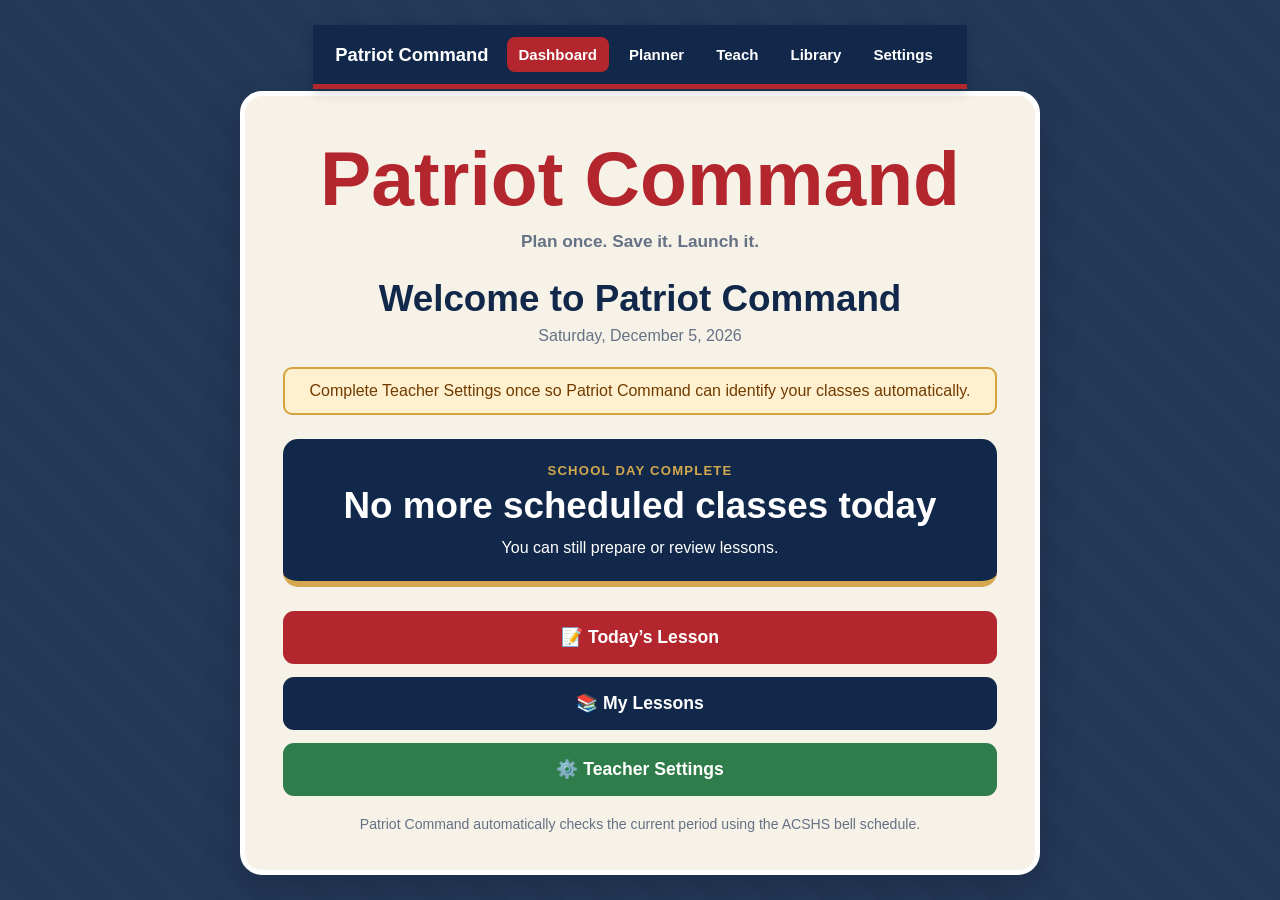
==== index.html @ d257a5ee "Connect My Lessons dashboard button" ====
<!DOCTYPE html>
<html lang="en">
<head>
  <meta charset="UTF-8">

  <meta
    name="viewport"
    content="width=device-width, initial-scale=1.0"
  >

  <title>Patriot Command</title>

  <style>
    :root {
      --navy: #11284a;
      --red: #b3262e;
      --white: #ffffff;
      --cream: #f7f2e8;
      --gold: #d3a84f;
      --green: #2f7d4a;
      --gray: #657184;
      --shadow: rgba(0, 0, 0, 0.18);
    }

    * {
      box-sizing: border-box;
    }

    body {
      margin: 0;
      min-height: 100vh;
      display: grid;
      place-items: center;
      padding: 24px;
      font-family: Arial, Helvetica, sans-serif;
      color: var(--navy);
      background:
        linear-gradient(
          rgba(17, 40, 74, 0.92),
          rgba(17, 40, 74, 0.92)
        ),
        repeating-linear-gradient(
          45deg,
          #ffffff,
          #ffffff 20px,
          #eeeeee 20px,
          #eeeeee 40px
        );
    }

    .home-card {
      width: min(800px, 100%);
      padding: 38px;
      text-align: center;
      background: var(--cream);
      border: 5px solid var(--white);
      border-radius: 22px;
      box-shadow: 0 14px 36px var(--shadow);
    }

    h1 {
      margin: 0;
      color: var(--red);
      font-size: clamp(2.5rem, 7vw, 4.8rem);
    }

    .tagline {
      margin: 8px 0 26px;
      color: var(--gray);
      font-size: 1.08rem;
      font-weight: bold;
    }

    .greeting {
      margin-bottom: 22px;
    }

    #greeting-text {
      margin: 0;
      font-size: clamp(1.5rem, 4vw, 2.3rem);
    }

    #today-date {
      margin: 7px 0 0;
      color: var(--gray);
      font-size: 1rem;
    }

    .current-class {
      margin: 24px 0;
      padding: 24px;
      color: var(--white);
      background: var(--navy);
      border-bottom: 6px solid var(--gold);
      border-radius: 15px;
    }

    .status-label {
      margin-bottom: 7px;
      color: var(--gold);
      font-size: 0.82rem;
      font-weight: bold;
      text-transform: uppercase;
      letter-spacing: 1.2px;
    }

    #period-name {
      font-size: clamp(1.5rem, 4vw, 2.3rem);
      font-weight: bold;
    }

    #course-name {
      margin-top: 6px;
      font-size: clamp(1.25rem, 3vw, 1.8rem);
    }

    #time-message {
      margin-top: 12px;
      font-size: 1rem;
    }

    .home-actions {
      display: grid;
      gap: 13px;
    }

    .home-button {
      display: block;
      padding: 16px 20px;
      color: var(--white);
      font-size: 1.1rem;
      font-weight: bold;
      text-decoration: none;
      background: var(--navy);
      border-radius: 11px;
    }

    .home-button.primary {
      background: var(--red);
    }

    .home-button.settings {
      background: var(--green);
    }

    .home-button.disabled {
      color: #666666;
      background: #dddddd;
      cursor: not-allowed;
    }

    .home-button:hover:not(.disabled) {
      filter: brightness(1.08);
    }

    .setup-warning {
      display: none;
      margin: 0 0 18px;
      padding: 13px;
      color: #713b00;
      background: #fff0cf;
      border: 2px solid #d6a23d;
      border-radius: 9px;
    }

    .setup-warning.show {
      display: block;
    }

    .small-note {
      margin: 20px 0 0;
      color: var(--gray);
      font-size: 0.88rem;
    }

    @media (max-width: 600px) {
      .home-card {
        padding: 26px 20px;
      }
    }
  </style>
</head>

<body>
  <main class="home-card">
    <h1>Patriot Command</h1>

    <p class="tagline">
      Plan once. Save it. Launch it.
    </p>

    <section class="greeting">
      <h2 id="greeting-text">
        Welcome!
      </h2>

      <p id="today-date">
        Loading today’s date...
      </p>
    </section>

    <div id="setup-warning" class="setup-warning">
      Complete Teacher Settings once so Patriot Command
      can identify your classes automatically.
    </div>

    <section class="current-class">
      <div id="status-label" class="status-label">
        Current Class
      </div>

      <div id="period-name">
        Checking the schedule...
      </div>

      <div id="course-name"></div>

      <div id="time-message"></div>
    </section>

    <div class="home-actions">
      <a
        class="home-button primary"
        href="classroom.html"
      >
        📝 Today’s Lesson
      </a>

      <a
        class="home-button"
        href="library.html"
      >
        📚 My Lessons
      </a>

      <a
        class="home-button settings"
        href="settings.html"
      >
        ⚙️ Teacher Settings
      </a>
    </div>

    <p class="small-note">
      Patriot Command automatically checks the current
      period using the ACSHS bell schedule.
    </p>
  </main>

  <script src="data/schedules.js"></script>

  <script>
    const periodCourseMap = {
      "1st Period": "1st Period",
      "2nd Period": "2nd Period",
      "3rd Period": "3rd Period",
      "4th Period": "4th Period",
      "Advisory": "Advisory",
      "5th Period": "5th Period",
      "6th Period": "6th Period",
      "7th Period": "7th Period",
      "8th Period": "8th Period"
    };

    function readTeacherProfile() {
      const savedProfile =
        localStorage.getItem("patriotTeacherProfile");

      if (!savedProfile) {
        return null;
      }

      try {
        return JSON.parse(savedProfile);
      } catch (error) {
        console.error(
          "Teacher information could not be read.",
          error
        );

        return null;
      }
    }

    function getGreeting() {
      const hour = new Date().getHours();

      if (hour < 12) {
        return "Good morning";
      }

      if (hour < 17) {
        return "Good afternoon";
      }

      return "Good evening";
    }

    function updateGreeting(profile) {
      const greeting =
        document.getElementById("greeting-text");

      const teacherName =
        profile && profile.teacherName
          ? profile.teacherName
          : "";

      greeting.textContent =
        teacherName
          ? `${getGreeting()}, ${teacherName}`
          : "Welcome to Patriot Command";

      document.getElementById(
        "today-date"
      ).textContent =
        new Date().toLocaleDateString([], {
          weekday: "long",
          month: "long",
          day: "numeric",
          year: "numeric"
        });
    }

    function timeToDate(timeText) {
      const [hours, minutes] =
        timeText.split(":").map(Number);

      const time = new Date();

      time.setHours(hours, minutes, 0, 0);

      return time;
    }

    function formatTime(timeText) {
      return timeToDate(
        timeText
      ).toLocaleTimeString([], {
        hour: "numeric",
        minute: "2-digit"
      });
    }

    function formatCountdown(totalSeconds) {
      const safeSeconds =
        Math.max(0, totalSeconds);

      const hours =
        Math.floor(safeSeconds / 3600);

      const minutes =
        Math.floor(
          (safeSeconds % 3600) / 60
        );

      const seconds =
        safeSeconds % 60;

      if (hours > 0) {
        return (
          `${hours} hr ` +
          `${minutes} min`
        );
      }

      return (
        `${minutes}:` +
        String(seconds).padStart(2, "0")
      );
    }

    function getInstructionalPeriods() {
      return bellSchedule.filter(period =>
        Object.prototype.hasOwnProperty.call(
          periodCourseMap,
          period.name
        )
      );
    }

    function findCurrentPeriod(now) {
      return bellSchedule.find(period => {
        const start = timeToDate(period.start);
        const end = timeToDate(period.end);

        return now >= start && now < end;
      });
    }

    function findNextInstructionalPeriod(now) {
      return getInstructionalPeriods().find(
        period => now < timeToDate(period.start)
      );
    }

    function getCourseName(profile, periodName) {
      if (
        !profile ||
        !profile.classes ||
        !periodCourseMap[periodName]
      ) {
        return "";
      }

      return (
        profile.classes[
          periodCourseMap[periodName]
        ] || ""
      );
    }

    function updateCurrentClass() {
      const now = new Date();
      const profile = readTeacherProfile();

      updateGreeting(profile);

      const setupWarning =
        document.getElementById("setup-warning");

      setupWarning.classList.toggle(
        "show",
        !profile
      );

      const label =
        document.getElementById("status-label");

      const periodNameDisplay =
        document.getElementById("period-name");

      const courseNameDisplay =
        document.getElementById("course-name");

      const timeMessage =
        document.getElementById("time-message");

      const currentPeriod =
        findCurrentPeriod(now);

      if (
        currentPeriod &&
        periodCourseMap[currentPeriod.name]
      ) {
        const courseName =
          getCourseName(
            profile,
            currentPeriod.name
          );

        label.textContent = "Current Class";

        periodNameDisplay.textContent =
          currentPeriod.name;

        courseNameDisplay.textContent =
          courseName ||
          "Course not entered in Teacher Settings";

        const secondsRemaining =
          Math.floor(
            (
              timeToDate(currentPeriod.end) -
              now
            ) / 1000
          );

        timeMessage.textContent =
          `Ends at ${formatTime(
            currentPeriod.end
          )} · ${formatCountdown(
            secondsRemaining
          )} remaining`;

        return;
      }

      if (currentPeriod) {
        label.textContent = "Current Schedule";

        periodNameDisplay.textContent =
          currentPeriod.name;

        courseNameDisplay.textContent = "";

        const secondsRemaining =
          Math.floor(
            (
              timeToDate(currentPeriod.end) -
              now
            ) / 1000
          );

        timeMessage.textContent =
          `Ends at ${formatTime(
            currentPeriod.end
          )} · ${formatCountdown(
            secondsRemaining
          )} remaining`;

        return;
      }

      const nextPeriod =
        findNextInstructionalPeriod(now);

      if (nextPeriod) {
        const nextCourse =
          getCourseName(
            profile,
            nextPeriod.name
          );

        label.textContent = "Next Class";

        periodNameDisplay.textContent =
          nextPeriod.name;

        courseNameDisplay.textContent =
          nextCourse ||
          "Course not entered in Teacher Settings";

        const secondsUntilStart =
          Math.floor(
            (
              timeToDate(nextPeriod.start) -
              now
            ) / 1000
          );

        timeMessage.textContent =
          `Begins at ${formatTime(
            nextPeriod.start
          )} · in ${formatCountdown(
            secondsUntilStart
          )}`;

        return;
      }

      label.textContent = "School Day Complete";

      periodNameDisplay.textContent =
        "No more scheduled classes today";

      courseNameDisplay.textContent = "";

      timeMessage.textContent =
        "You can still prepare or review lessons.";
    }

    updateCurrentClass();

    setInterval(
      updateCurrentClass,
      1000
    );
  </script>

  <script src="js/navigation.js"></script>
</body>
</html>
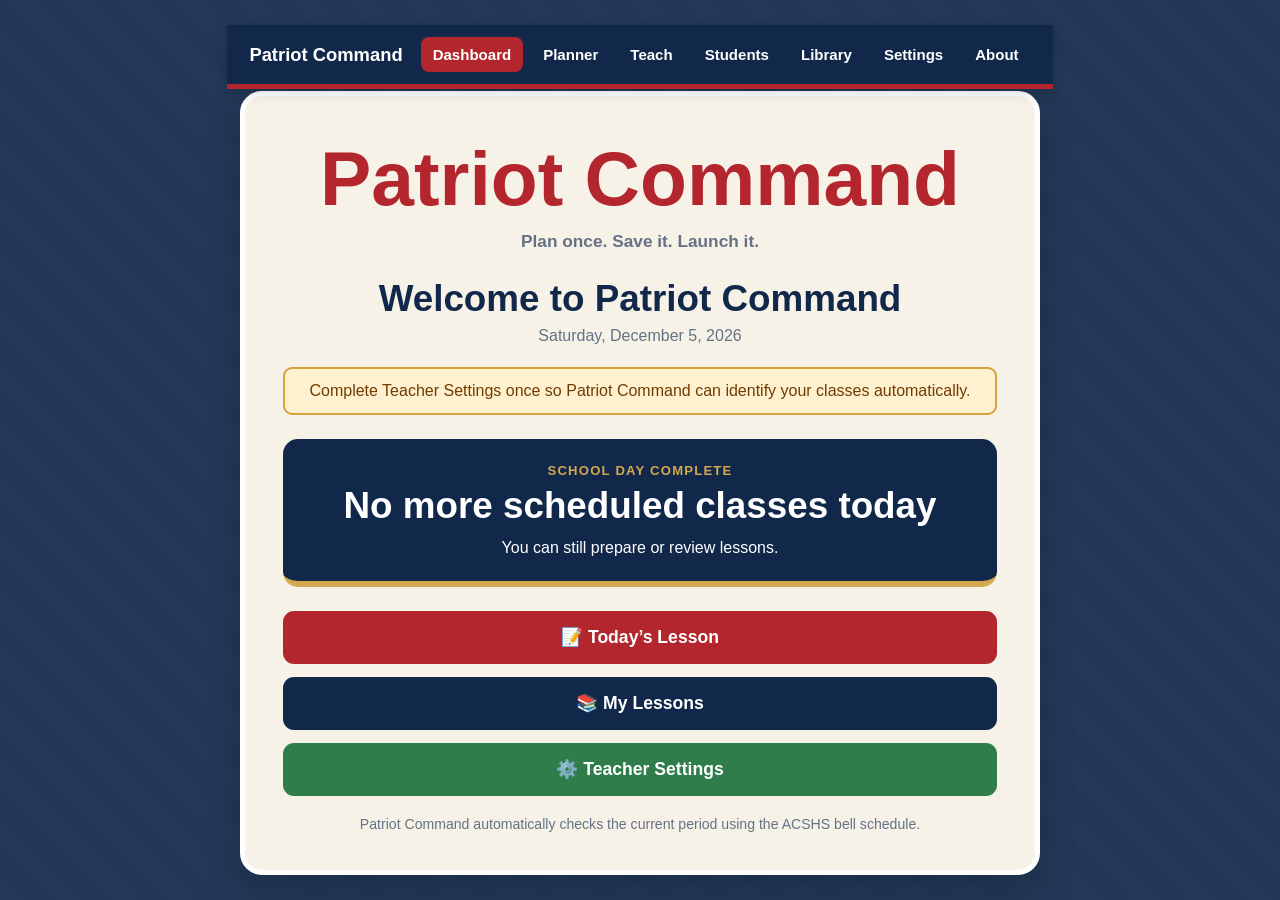
==== commit a5a4ac00: "Update index.html" ====
--- a/index.html
+++ b/index.html
@@ -557,6 +557,6 @@
     );
   </script>
 
-  <script src="js/navigation.js"></script>
+<script src="js/navigation.js?v=2"></script>
 </body>
 </html>
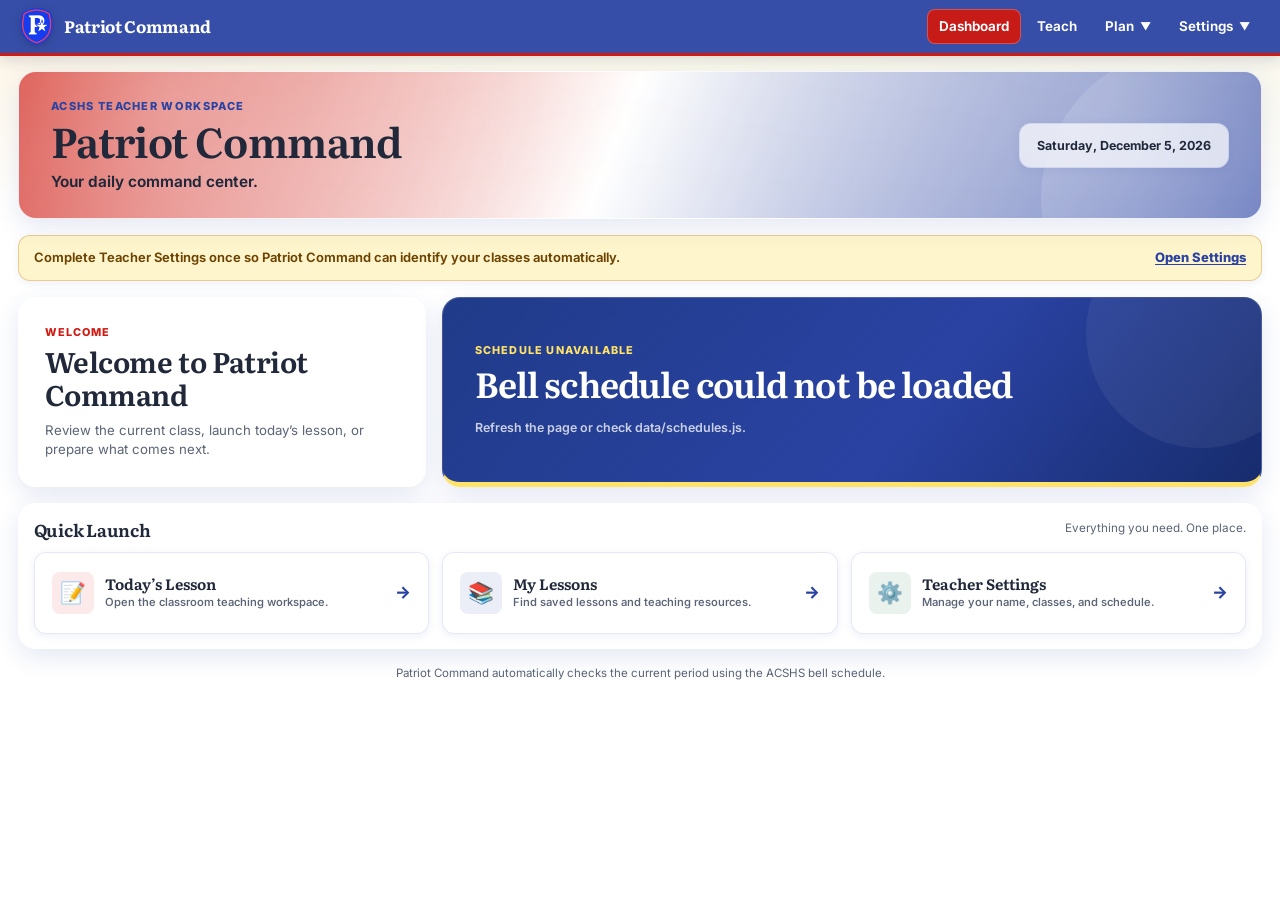
==== commit 280d8bc2: "Redesign Dashboard with shared Patriot Command styles" ====
--- a/index.html
+++ b/index.html
@@ -8,555 +8,1288 @@
     content="width=device-width, initial-scale=1.0"
   >
 
-  <title>Patriot Command</title>
+  <meta
+    name="description"
+    content="Patriot Command teacher dashboard"
+  >
+
+  <title>Dashboard | Patriot Command</title>
+
+  <!--
+  ==========================================
+  SHARED PATRIOT COMMAND STYLES
+  ==========================================
+  -->
+
+  <link
+    rel="stylesheet"
+    href="css/patriot-design-system.css?v=1"
+  >
+
+  <link
+    rel="stylesheet"
+    href="css/layout.css?v=1"
+  >
+
+  <!--
+  ==========================================
+  DASHBOARD-SPECIFIC STYLES
+  ==========================================
+  -->
 
   <style>
-    :root {
-      --navy: #11284a;
-      --red: #b3262e;
-      --white: #ffffff;
-      --cream: #f7f2e8;
-      --gold: #d3a84f;
-      --green: #2f7d4a;
-      --gray: #657184;
-      --shadow: rgba(0, 0, 0, 0.18);
-    }
-
-    * {
-      box-sizing: border-box;
-    }
-
-    body {
+    /*
+    ========================================
+    DASHBOARD PAGE
+    ========================================
+    */
+
+    .dashboard-page {
+      display: grid;
+      gap: var(--pc-section-gap);
+      padding-bottom: var(--pc-page-bottom-space);
+    }
+
+    /*
+    ========================================
+    HERO HEADER
+    ========================================
+    */
+
+    .dashboard-hero {
+      position: relative;
+      display: grid;
+      grid-template-columns:
+        minmax(0, 1fr)
+        auto;
+      align-items: center;
+      gap: 24px;
+      min-height: 132px;
+      margin-top: var(--pc-page-top-space);
+      padding:
+        clamp(20px, 2vw, 30px)
+        clamp(20px, 2.5vw, 38px);
+      overflow: hidden;
+      background:
+        linear-gradient(
+          112deg,
+          rgba(207, 27, 19, 0.82) 0%,
+          rgba(255, 255, 255, 0.93) 48%,
+          rgba(42, 67, 163, 0.82) 100%
+        );
+      border:
+        1px solid
+        rgba(255, 255, 255, 0.88);
+      border-radius:
+        var(--patriot-radius-large);
+      box-shadow:
+        var(--patriot-shadow-medium);
+      isolation: isolate;
+    }
+
+    .dashboard-hero::before {
+      content: "";
+      position: absolute;
+      inset: 0;
+      z-index: -2;
+      background:
+        radial-gradient(
+          circle at 12% 20%,
+          rgba(255, 255, 255, 0.3),
+          transparent 34%
+        ),
+        radial-gradient(
+          circle at 88% 15%,
+          rgba(255, 255, 255, 0.24),
+          transparent 32%
+        );
+    }
+
+    .dashboard-hero::after {
+      content: "";
+      position: absolute;
+      inset:
+        auto
+        -80px
+        -130px
+        auto;
+      z-index: -1;
+      width: 300px;
+      height: 300px;
+      background:
+        rgba(255, 255, 255, 0.13);
+      border-radius: 50%;
+    }
+
+    .dashboard-hero-copy {
+      min-width: 0;
+    }
+
+    .dashboard-eyebrow {
+      margin: 0 0 4px;
+      color: var(--patriot-blue);
+      font-size: 0.69rem;
+      font-weight: 800;
+      text-transform: uppercase;
+      letter-spacing: 0.12em;
+    }
+
+    .dashboard-title {
       margin: 0;
-      min-height: 100vh;
+      color: var(--patriot-ink);
+      font-size:
+        clamp(
+          1.9rem,
+          3.2vw,
+          3rem
+        );
+      line-height: 1.08;
+    }
+
+    .dashboard-tagline {
+      margin: 7px 0 0;
+      color: var(--patriot-text);
+      font-size:
+        clamp(
+          0.82rem,
+          1.2vw,
+          0.98rem
+        );
+      font-weight: 650;
+    }
+
+    .dashboard-date-card {
+      min-width: 205px;
+      padding: 13px 17px;
+      text-align: right;
+      background:
+        rgba(255, 255, 255, 0.7);
+      border:
+        1px solid
+        rgba(255, 255, 255, 0.82);
+      border-radius:
+        var(--patriot-radius-medium);
+      box-shadow:
+        var(--patriot-shadow-small);
+      backdrop-filter: blur(14px);
+      -webkit-backdrop-filter: blur(14px);
+    }
+
+    #today-date {
+      margin: 0;
+      color: var(--patriot-text);
+      font-size: 0.78rem;
+      font-weight: 700;
+      line-height: 1.4;
+    }
+
+    /*
+    ========================================
+    GREETING AND CURRENT CLASS
+    ========================================
+    */
+
+    .dashboard-primary-grid {
       display: grid;
-      place-items: center;
-      padding: 24px;
-      font-family: Arial, Helvetica, sans-serif;
-      color: var(--navy);
-      background:
-        linear-gradient(
-          rgba(17, 40, 74, 0.92),
-          rgba(17, 40, 74, 0.92)
-        ),
-        repeating-linear-gradient(
-          45deg,
-          #ffffff,
-          #ffffff 20px,
-          #eeeeee 20px,
-          #eeeeee 40px
-        );
-    }
-
-    .home-card {
-      width: min(800px, 100%);
-      padding: 38px;
-      text-align: center;
-      background: var(--cream);
-      border: 5px solid var(--white);
-      border-radius: 22px;
-      box-shadow: 0 14px 36px var(--shadow);
-    }
-
-    h1 {
+      grid-template-columns:
+        minmax(0, 0.82fr)
+        minmax(0, 1.65fr);
+      align-items: stretch;
+      gap: var(--pc-section-gap);
+    }
+
+    .greeting-panel,
+    .current-class {
+      min-width: 0;
       margin: 0;
-      color: var(--red);
-      font-size: clamp(2.5rem, 7vw, 4.8rem);
-    }
-
-    .tagline {
-      margin: 8px 0 26px;
-      color: var(--gray);
-      font-size: 1.08rem;
-      font-weight: bold;
-    }
-
-    .greeting {
-      margin-bottom: 22px;
+      overflow: hidden;
+      border-radius:
+        var(--patriot-radius-large);
+      box-shadow:
+        var(--patriot-shadow-medium);
+    }
+
+    .greeting-panel {
+      display: flex;
+      flex-direction: column;
+      justify-content: center;
+      padding:
+        clamp(20px, 2vw, 30px);
+      background:
+        rgba(255, 255, 255, 0.77);
+      border:
+        1px solid
+        rgba(255, 255, 255, 0.88);
+      backdrop-filter: blur(18px);
+      -webkit-backdrop-filter: blur(18px);
+    }
+
+    .greeting-label {
+      margin: 0 0 5px;
+      color: var(--patriot-red);
+      font-size: 0.68rem;
+      font-weight: 800;
+      text-transform: uppercase;
+      letter-spacing: 0.1em;
     }
 
     #greeting-text {
       margin: 0;
-      font-size: clamp(1.5rem, 4vw, 2.3rem);
-    }
-
-    #today-date {
-      margin: 7px 0 0;
-      color: var(--gray);
-      font-size: 1rem;
+      font-size:
+        clamp(
+          1.35rem,
+          2.2vw,
+          2rem
+        );
+      line-height: 1.18;
+    }
+
+    .greeting-description {
+      margin: 9px 0 0;
+      color: var(--patriot-muted);
+      font-size: 0.83rem;
+      line-height: 1.48;
     }
 
     .current-class {
-      margin: 24px 0;
-      padding: 24px;
-      color: var(--white);
-      background: var(--navy);
-      border-bottom: 6px solid var(--gold);
-      border-radius: 15px;
+      position: relative;
+      display: grid;
+      align-content: center;
+      min-height: 190px;
+      padding:
+        clamp(22px, 2.5vw, 34px);
+      color: var(--patriot-white);
+      background:
+        linear-gradient(
+          128deg,
+          #203b89 0%,
+          var(--patriot-blue) 58%,
+          #172c6d 100%
+        );
+      border:
+        1px solid
+        rgba(255, 255, 255, 0.18);
+      border-bottom:
+        5px solid
+        var(--patriot-gold);
+    }
+
+    .current-class::after {
+      content: "";
+      position: absolute;
+      top: -80px;
+      right: -55px;
+      width: 230px;
+      height: 230px;
+      pointer-events: none;
+      background:
+        rgba(255, 255, 255, 0.06);
+      border-radius: 50%;
     }
 
     .status-label {
-      margin-bottom: 7px;
-      color: var(--gold);
-      font-size: 0.82rem;
-      font-weight: bold;
+      position: relative;
+      z-index: 1;
+      margin: 0 0 6px;
+      color: var(--patriot-gold);
+      font-size: 0.68rem;
+      font-weight: 800;
       text-transform: uppercase;
-      letter-spacing: 1.2px;
+      letter-spacing: 0.11em;
     }
 
     #period-name {
-      font-size: clamp(1.5rem, 4vw, 2.3rem);
-      font-weight: bold;
+      position: relative;
+      z-index: 1;
+      color: var(--patriot-white);
+      font-family: var(--patriot-heading-font);
+      font-size:
+        clamp(
+          1.5rem,
+          2.7vw,
+          2.45rem
+        );
+      font-weight: 650;
+      line-height: 1.14;
+      letter-spacing: -0.025em;
     }
 
     #course-name {
-      margin-top: 6px;
-      font-size: clamp(1.25rem, 3vw, 1.8rem);
+      position: relative;
+      z-index: 1;
+      margin-top: 4px;
+      color:
+        rgba(255, 255, 255, 0.9);
+      font-size:
+        clamp(
+          0.9rem,
+          1.45vw,
+          1.15rem
+        );
+      font-weight: 650;
     }
 
     #time-message {
+      position: relative;
+      z-index: 1;
       margin-top: 12px;
-      font-size: 1rem;
+      color:
+        rgba(255, 255, 255, 0.76);
+      font-size: 0.78rem;
+      font-weight: 600;
+    }
+
+    /*
+    ========================================
+    SETUP WARNING
+    ========================================
+    */
+
+    .setup-warning {
+      display: none;
+      align-items: center;
+      justify-content: space-between;
+      gap: 14px;
+      margin: 0;
+      padding: 12px 15px;
+      color: #6c4300;
+      font-size: 0.81rem;
+      font-weight: 650;
+      background:
+        rgba(255, 226, 105, 0.34);
+      border:
+        1px solid
+        rgba(211, 168, 79, 0.52);
+      border-radius:
+        var(--patriot-radius-medium);
+      box-shadow:
+        var(--patriot-shadow-small);
+    }
+
+    .setup-warning.show {
+      display: flex;
+    }
+
+    .setup-warning a {
+      flex: 0 0 auto;
+      color: var(--patriot-blue);
+      font-weight: 800;
+      white-space: nowrap;
+    }
+
+    /*
+    ========================================
+    QUICK ACTIONS
+    ========================================
+    */
+
+    .dashboard-actions-panel {
+      padding: var(--pc-panel-padding);
+      background:
+        rgba(255, 255, 255, 0.72);
+      border:
+        1px solid
+        rgba(255, 255, 255, 0.86);
+      border-radius:
+        var(--patriot-radius-large);
+      box-shadow:
+        var(--patriot-shadow-medium);
+      backdrop-filter: blur(18px);
+      -webkit-backdrop-filter: blur(18px);
+    }
+
+    .dashboard-section-heading {
+      display: flex;
+      align-items: center;
+      justify-content: space-between;
+      gap: 14px;
+      margin-bottom: 12px;
+    }
+
+    .dashboard-section-heading h2 {
+      margin: 0;
+      font-size: 1.08rem;
+    }
+
+    .dashboard-section-heading p {
+      margin: 0;
+      color: var(--patriot-muted);
+      font-size: 0.73rem;
     }
 
     .home-actions {
       display: grid;
-      gap: 13px;
+      grid-template-columns:
+        repeat(
+          3,
+          minmax(0, 1fr)
+        );
+      gap: var(--pc-card-gap);
     }
 
     .home-button {
-      display: block;
-      padding: 16px 20px;
-      color: var(--white);
-      font-size: 1.1rem;
-      font-weight: bold;
+      position: relative;
+      display: flex;
+      align-items: center;
+      gap: 11px;
+      min-height: 82px;
+      padding: 15px 17px;
+      overflow: hidden;
+      color: var(--patriot-ink);
       text-decoration: none;
-      background: var(--navy);
-      border-radius: 11px;
-    }
-
-    .home-button.primary {
-      background: var(--red);
-    }
-
-    .home-button.settings {
-      background: var(--green);
-    }
-
-    .home-button.disabled {
-      color: #666666;
-      background: #dddddd;
-      cursor: not-allowed;
-    }
-
-    .home-button:hover:not(.disabled) {
-      filter: brightness(1.08);
-    }
-
-    .setup-warning {
-      display: none;
-      margin: 0 0 18px;
-      padding: 13px;
-      color: #713b00;
-      background: #fff0cf;
-      border: 2px solid #d6a23d;
-      border-radius: 9px;
-    }
-
-    .setup-warning.show {
-      display: block;
-    }
-
-    .small-note {
-      margin: 20px 0 0;
-      color: var(--gray);
-      font-size: 0.88rem;
-    }
-
-    @media (max-width: 600px) {
-      .home-card {
-        padding: 26px 20px;
+      background:
+        rgba(255, 255, 255, 0.86);
+      border:
+        1px solid
+        var(--patriot-line);
+      border-radius:
+        var(--patriot-radius-medium);
+      box-shadow:
+        var(--patriot-shadow-small);
+      transition:
+        color var(--patriot-transition),
+        background var(--patriot-transition),
+        border-color var(--patriot-transition),
+        box-shadow var(--patriot-transition),
+        transform var(--patriot-transition);
+    }
+
+    .home-button::after {
+      content: "→";
+      margin-left: auto;
+      color: var(--patriot-blue);
+      font-size: 1.05rem;
+      font-weight: 800;
+      transition:
+        color var(--patriot-transition),
+        transform var(--patriot-transition);
+    }
+
+    .home-button:hover {
+      color: var(--patriot-white);
+      background: var(--patriot-blue);
+      border-color: var(--patriot-blue);
+      box-shadow:
+        var(--patriot-shadow-hover);
+      transform: translateY(-2px);
+    }
+
+    .home-button:hover::after {
+      color: var(--patriot-gold);
+      transform: translateX(3px);
+    }
+
+    .home-button.primary:hover {
+      background: var(--patriot-red);
+      border-color: var(--patriot-red);
+    }
+
+    .home-button.settings:hover {
+      background: #2f6f4b;
+      border-color: #2f6f4b;
+    }
+
+    .home-button-icon {
+      display: inline-flex;
+      align-items: center;
+      justify-content: center;
+      flex: 0 0 auto;
+      width: 42px;
+      height: 42px;
+      font-size: 1.3rem;
+      background:
+        var(--patriot-blue-soft);
+      border-radius:
+        var(--patriot-radius-small);
+    }
+
+    .home-button.primary
+    .home-button-icon {
+      background:
+        var(--patriot-red-soft);
+    }
+
+    .home-button.settings
+    .home-button-icon {
+      background:
+        rgba(47, 125, 74, 0.1);
+    }
+
+    .home-button:hover
+    .home-button-icon {
+      background:
+        rgba(255, 255, 255, 0.16);
+    }
+
+    .home-button-copy {
+      display: grid;
+      gap: 2px;
+      min-width: 0;
+    }
+
+    .home-button-title {
+      font-family:
+        var(--patriot-heading-font);
+      font-size: 0.94rem;
+      font-weight: 650;
+      line-height: 1.2;
+    }
+
+    .home-button-description {
+      color: var(--patriot-muted);
+      font-size: 0.7rem;
+      font-weight: 550;
+      line-height: 1.35;
+    }
+
+    .home-button:hover
+    .home-button-description {
+      color:
+        rgba(255, 255, 255, 0.74);
+    }
+
+    /*
+    ========================================
+    FOOTNOTE
+    ========================================
+    */
+
+    .dashboard-note {
+      margin: 0;
+      padding: 0 4px;
+      color: var(--patriot-muted);
+      font-size: 0.72rem;
+      text-align: center;
+    }
+
+    /*
+    ========================================
+    RESPONSIVE
+    ========================================
+    */
+
+    @media (max-width: 900px) {
+      .dashboard-primary-grid {
+        grid-template-columns:
+          minmax(0, 1fr);
+      }
+
+      .greeting-panel {
+        min-height: 140px;
+      }
+
+      .home-actions {
+        grid-template-columns:
+          minmax(0, 1fr);
+      }
+    }
+
+    @media (max-width: 700px) {
+      .dashboard-hero {
+        grid-template-columns:
+          minmax(0, 1fr);
+        min-height: 0;
+      }
+
+      .dashboard-date-card {
+        min-width: 0;
+        width: 100%;
+        text-align: left;
+      }
+
+      .setup-warning {
+        align-items: flex-start;
+        flex-direction: column;
+      }
+    }
+
+    @media (max-width: 460px) {
+      .dashboard-hero,
+      .greeting-panel,
+      .current-class,
+      .dashboard-actions-panel {
+        border-radius:
+          var(--patriot-radius-medium);
+      }
+
+      .current-class {
+        min-height: 170px;
+      }
+
+      .dashboard-section-heading {
+        align-items: flex-start;
+        flex-direction: column;
+        gap: 3px;
+      }
+
+      .home-button {
+        min-height: 76px;
+        padding: 13px;
       }
     }
   </style>
 </head>
 
-<body>
-  <main class="home-card">
-    <h1>Patriot Command</h1>
-
-    <p class="tagline">
-      Plan once. Save it. Launch it.
-    </p>
-
-    <section class="greeting">
-      <h2 id="greeting-text">
-        Welcome!
-      </h2>
-
-      <p id="today-date">
-        Loading today’s date...
-      </p>
-    </section>
-
-    <div id="setup-warning" class="setup-warning">
-      Complete Teacher Settings once so Patriot Command
-      can identify your classes automatically.
-    </div>
-
-    <section class="current-class">
-      <div id="status-label" class="status-label">
-        Current Class
+<body class="patriot-page-dashboard">
+  <main class="dashboard-page">
+    <!--
+    ========================================
+    DASHBOARD HERO
+    ========================================
+    -->
+
+    <header class="dashboard-hero">
+      <div class="dashboard-hero-copy">
+        <p class="dashboard-eyebrow">
+          ACSHS Teacher Workspace
+        </p>
+
+        <h1 class="dashboard-title">
+          Patriot Command
+        </h1>
+
+        <p class="dashboard-tagline">
+          Your daily command center.
+        </p>
       </div>
 
-      <div id="period-name">
-        Checking the schedule...
+      <div class="dashboard-date-card">
+        <p id="today-date">
+          Loading today’s date...
+        </p>
       </div>
-
-      <div id="course-name"></div>
-
-      <div id="time-message"></div>
-    </section>
-
-    <div class="home-actions">
-      <a
-        class="home-button primary"
-        href="classroom.html"
-      >
-        📝 Today’s Lesson
-      </a>
-
-      <a
-        class="home-button"
-        href="library.html"
-      >
-        📚 My Lessons
-      </a>
-
-      <a
-        class="home-button settings"
-        href="settings.html"
-      >
-        ⚙️ Teacher Settings
+    </header>
+
+    <!--
+    ========================================
+    SETUP NOTICE
+    ========================================
+    -->
+
+    <div
+      id="setup-warning"
+      class="setup-warning"
+      role="status"
+    >
+      <span>
+        Complete Teacher Settings once so Patriot Command
+        can identify your classes automatically.
+      </span>
+
+      <a href="settings.html">
+        Open Settings
       </a>
     </div>
 
-    <p class="small-note">
+    <!--
+    ========================================
+    GREETING AND SCHEDULE
+    ========================================
+    -->
+
+    <section class="dashboard-primary-grid">
+      <div class="greeting-panel">
+        <p class="greeting-label">
+          Welcome
+        </p>
+
+        <h2 id="greeting-text">
+          Welcome to Patriot Command
+        </h2>
+
+        <p class="greeting-description">
+          Review the current class, launch today’s lesson,
+          or prepare what comes next.
+        </p>
+      </div>
+
+      <section
+        class="current-class"
+        aria-live="polite"
+      >
+        <div
+          id="status-label"
+          class="status-label"
+        >
+          Current Class
+        </div>
+
+        <div id="period-name">
+          Checking the schedule...
+        </div>
+
+        <div id="course-name"></div>
+
+        <div id="time-message"></div>
+      </section>
+    </section>
+
+    <!--
+    ========================================
+    QUICK ACTIONS
+    ========================================
+    -->
+
+    <section class="dashboard-actions-panel">
+      <div class="dashboard-section-heading">
+        <h2>
+          Quick Launch
+        </h2>
+
+        <p>
+          Everything you need. One place.
+        </p>
+      </div>
+
+      <div class="home-actions">
+        <a
+          class="home-button primary"
+          href="classroom.html"
+        >
+          <span
+            class="home-button-icon"
+            aria-hidden="true"
+          >
+            📝
+          </span>
+
+          <span class="home-button-copy">
+            <span class="home-button-title">
+              Today’s Lesson
+            </span>
+
+            <span class="home-button-description">
+              Open the classroom teaching workspace.
+            </span>
+          </span>
+        </a>
+
+        <a
+          class="home-button"
+          href="library.html"
+        >
+          <span
+            class="home-button-icon"
+            aria-hidden="true"
+          >
+            📚
+          </span>
+
+          <span class="home-button-copy">
+            <span class="home-button-title">
+              My Lessons
+            </span>
+
+            <span class="home-button-description">
+              Find saved lessons and teaching resources.
+            </span>
+          </span>
+        </a>
+
+        <a
+          class="home-button settings"
+          href="settings.html"
+        >
+          <span
+            class="home-button-icon"
+            aria-hidden="true"
+          >
+            ⚙️
+          </span>
+
+          <span class="home-button-copy">
+            <span class="home-button-title">
+              Teacher Settings
+            </span>
+
+            <span class="home-button-description">
+              Manage your name, classes, and schedule.
+            </span>
+          </span>
+        </a>
+      </div>
+    </section>
+
+    <p class="dashboard-note">
       Patriot Command automatically checks the current
       period using the ACSHS bell schedule.
     </p>
   </main>
 
+  <!--
+  ==========================================
+  DATA
+  ==========================================
+  -->
+
   <script src="data/schedules.js"></script>
 
+  <!--
+  ==========================================
+  DASHBOARD LOGIC
+  ==========================================
+  -->
+
   <script>
-    const periodCourseMap = {
-      "1st Period": "1st Period",
-      "2nd Period": "2nd Period",
-      "3rd Period": "3rd Period",
-      "4th Period": "4th Period",
-      "Advisory": "Advisory",
-      "5th Period": "5th Period",
-      "6th Period": "6th Period",
-      "7th Period": "7th Period",
-      "8th Period": "8th Period"
-    };
-
-    function readTeacherProfile() {
-      const savedProfile =
-        localStorage.getItem("patriotTeacherProfile");
-
-      if (!savedProfile) {
-        return null;
-      }
-
-      try {
-        return JSON.parse(savedProfile);
-      } catch (error) {
-        console.error(
-          "Teacher information could not be read.",
-          error
-        );
-
-        return null;
-      }
-    }
-
-    function getGreeting() {
-      const hour = new Date().getHours();
-
-      if (hour < 12) {
-        return "Good morning";
-      }
-
-      if (hour < 17) {
-        return "Good afternoon";
-      }
-
-      return "Good evening";
-    }
-
-    function updateGreeting(profile) {
-      const greeting =
-        document.getElementById("greeting-text");
-
-      const teacherName =
-        profile && profile.teacherName
-          ? profile.teacherName
-          : "";
-
-      greeting.textContent =
-        teacherName
-          ? `${getGreeting()}, ${teacherName}`
-          : "Welcome to Patriot Command";
-
-      document.getElementById(
-        "today-date"
-      ).textContent =
-        new Date().toLocaleDateString([], {
-          weekday: "long",
-          month: "long",
-          day: "numeric",
-          year: "numeric"
-        });
-    }
-
-    function timeToDate(timeText) {
-      const [hours, minutes] =
-        timeText.split(":").map(Number);
-
-      const time = new Date();
-
-      time.setHours(hours, minutes, 0, 0);
-
-      return time;
-    }
-
-    function formatTime(timeText) {
-      return timeToDate(
-        timeText
-      ).toLocaleTimeString([], {
-        hour: "numeric",
-        minute: "2-digit"
-      });
-    }
-
-    function formatCountdown(totalSeconds) {
-      const safeSeconds =
-        Math.max(0, totalSeconds);
-
-      const hours =
-        Math.floor(safeSeconds / 3600);
-
-      const minutes =
-        Math.floor(
-          (safeSeconds % 3600) / 60
-        );
-
-      const seconds =
-        safeSeconds % 60;
-
-      if (hours > 0) {
-        return (
-          `${hours} hr ` +
-          `${minutes} min`
-        );
-      }
-
-      return (
-        `${minutes}:` +
-        String(seconds).padStart(2, "0")
-      );
-    }
-
-    function getInstructionalPeriods() {
-      return bellSchedule.filter(period =>
-        Object.prototype.hasOwnProperty.call(
-          periodCourseMap,
-          period.name
-        )
-      );
-    }
-
-    function findCurrentPeriod(now) {
-      return bellSchedule.find(period => {
-        const start = timeToDate(period.start);
-        const end = timeToDate(period.end);
-
-        return now >= start && now < end;
-      });
-    }
-
-    function findNextInstructionalPeriod(now) {
-      return getInstructionalPeriods().find(
-        period => now < timeToDate(period.start)
-      );
-    }
-
-    function getCourseName(profile, periodName) {
-      if (
-        !profile ||
-        !profile.classes ||
-        !periodCourseMap[periodName]
+    (function () {
+      "use strict";
+
+      const periodCourseMap = {
+        "1st Period": "1st Period",
+        "2nd Period": "2nd Period",
+        "3rd Period": "3rd Period",
+        "4th Period": "4th Period",
+        "Advisory": "Advisory",
+        "5th Period": "5th Period",
+        "6th Period": "6th Period",
+        "7th Period": "7th Period",
+        "8th Period": "8th Period"
+      };
+
+      function readTeacherProfile() {
+        const savedProfile =
+          localStorage.getItem(
+            "patriotTeacherProfile"
+          );
+
+        if (!savedProfile) {
+          return null;
+        }
+
+        try {
+          return JSON.parse(savedProfile);
+        } catch (error) {
+          console.error(
+            "Teacher information could not be read.",
+            error
+          );
+
+          return null;
+        }
+      }
+
+      function getGreeting() {
+        const hour =
+          new Date().getHours();
+
+        if (hour < 12) {
+          return "Good morning";
+        }
+
+        if (hour < 17) {
+          return "Good afternoon";
+        }
+
+        return "Good evening";
+      }
+
+      function updateGreeting(profile) {
+        const greeting =
+          document.getElementById(
+            "greeting-text"
+          );
+
+        const teacherName =
+          profile &&
+          profile.teacherName
+            ? profile.teacherName
+            : "";
+
+        greeting.textContent =
+          teacherName
+            ? `${getGreeting()}, ${teacherName}`
+            : "Welcome to Patriot Command";
+
+        document.getElementById(
+          "today-date"
+        ).textContent =
+          new Date().toLocaleDateString(
+            [],
+            {
+              weekday: "long",
+              month: "long",
+              day: "numeric",
+              year: "numeric"
+            }
+          );
+      }
+
+      function timeToDate(timeText) {
+        const [hours, minutes] =
+          timeText
+            .split(":")
+            .map(Number);
+
+        const time =
+          new Date();
+
+        time.setHours(
+          hours,
+          minutes,
+          0,
+          0
+        );
+
+        return time;
+      }
+
+      function formatTime(timeText) {
+        return timeToDate(
+          timeText
+        ).toLocaleTimeString(
+          [],
+          {
+            hour: "numeric",
+            minute: "2-digit"
+          }
+        );
+      }
+
+      function formatCountdown(
+        totalSeconds
       ) {
-        return "";
-      }
-
-      return (
-        profile.classes[
-          periodCourseMap[periodName]
-        ] || ""
-      );
-    }
-
-    function updateCurrentClass() {
-      const now = new Date();
-      const profile = readTeacherProfile();
-
-      updateGreeting(profile);
-
-      const setupWarning =
-        document.getElementById("setup-warning");
-
-      setupWarning.classList.toggle(
-        "show",
-        !profile
-      );
-
-      const label =
-        document.getElementById("status-label");
-
-      const periodNameDisplay =
-        document.getElementById("period-name");
-
-      const courseNameDisplay =
-        document.getElementById("course-name");
-
-      const timeMessage =
-        document.getElementById("time-message");
-
-      const currentPeriod =
-        findCurrentPeriod(now);
-
-      if (
-        currentPeriod &&
-        periodCourseMap[currentPeriod.name]
-      ) {
-        const courseName =
-          getCourseName(
-            profile,
-            currentPeriod.name
-          );
-
-        label.textContent = "Current Class";
-
-        periodNameDisplay.textContent =
-          currentPeriod.name;
-
-        courseNameDisplay.textContent =
-          courseName ||
-          "Course not entered in Teacher Settings";
-
-        const secondsRemaining =
+        const safeSeconds =
+          Math.max(
+            0,
+            totalSeconds
+          );
+
+        const hours =
+          Math.floor(
+            safeSeconds / 3600
+          );
+
+        const minutes =
           Math.floor(
             (
-              timeToDate(currentPeriod.end) -
-              now
-            ) / 1000
-          );
+              safeSeconds %
+              3600
+            ) /
+            60
+          );
+
+        const seconds =
+          safeSeconds % 60;
+
+        if (hours > 0) {
+          return (
+            `${hours} hr ` +
+            `${minutes} min`
+          );
+        }
+
+        return (
+          `${minutes}:` +
+          String(seconds).padStart(
+            2,
+            "0"
+          )
+        );
+      }
+
+      function getInstructionalPeriods() {
+        if (
+          !Array.isArray(
+            window.bellSchedule
+          )
+        ) {
+          return [];
+        }
+
+        return window.bellSchedule.filter(
+          period =>
+            Object.prototype
+              .hasOwnProperty
+              .call(
+                periodCourseMap,
+                period.name
+              )
+        );
+      }
+
+      function findCurrentPeriod(now) {
+        if (
+          !Array.isArray(
+            window.bellSchedule
+          )
+        ) {
+          return null;
+        }
+
+        return window.bellSchedule.find(
+          period => {
+            const start =
+              timeToDate(
+                period.start
+              );
+
+            const end =
+              timeToDate(
+                period.end
+              );
+
+            return (
+              now >= start &&
+              now < end
+            );
+          }
+        );
+      }
+
+      function findNextInstructionalPeriod(
+        now
+      ) {
+        return getInstructionalPeriods()
+          .find(
+            period =>
+              now <
+              timeToDate(
+                period.start
+              )
+          );
+      }
+
+      function getCourseName(
+        profile,
+        periodName
+      ) {
+        if (
+          !profile ||
+          !profile.classes ||
+          !periodCourseMap[
+            periodName
+          ]
+        ) {
+          return "";
+        }
+
+        return (
+          profile.classes[
+            periodCourseMap[
+              periodName
+            ]
+          ] ||
+          ""
+        );
+      }
+
+      function showScheduleUnavailable() {
+        document.getElementById(
+          "status-label"
+        ).textContent =
+          "Schedule Unavailable";
+
+        document.getElementById(
+          "period-name"
+        ).textContent =
+          "Bell schedule could not be loaded";
+
+        document.getElementById(
+          "course-name"
+        ).textContent = "";
+
+        document.getElementById(
+          "time-message"
+        ).textContent =
+          "Refresh the page or check data/schedules.js.";
+      }
+
+      function updateCurrentClass() {
+        const now =
+          new Date();
+
+        const profile =
+          readTeacherProfile();
+
+        updateGreeting(profile);
+
+        const setupWarning =
+          document.getElementById(
+            "setup-warning"
+          );
+
+        setupWarning.classList.toggle(
+          "show",
+          !profile
+        );
+
+        if (
+          !Array.isArray(
+            window.bellSchedule
+          )
+        ) {
+          showScheduleUnavailable();
+          return;
+        }
+
+        const label =
+          document.getElementById(
+            "status-label"
+          );
+
+        const periodNameDisplay =
+          document.getElementById(
+            "period-name"
+          );
+
+        const courseNameDisplay =
+          document.getElementById(
+            "course-name"
+          );
+
+        const timeMessage =
+          document.getElementById(
+            "time-message"
+          );
+
+        const currentPeriod =
+          findCurrentPeriod(now);
+
+        if (
+          currentPeriod &&
+          periodCourseMap[
+            currentPeriod.name
+          ]
+        ) {
+          const courseName =
+            getCourseName(
+              profile,
+              currentPeriod.name
+            );
+
+          label.textContent =
+            "Current Class";
+
+          periodNameDisplay.textContent =
+            currentPeriod.name;
+
+          courseNameDisplay.textContent =
+            courseName ||
+            "Course not entered in Teacher Settings";
+
+          const secondsRemaining =
+            Math.floor(
+              (
+                timeToDate(
+                  currentPeriod.end
+                ) -
+                now
+              ) /
+              1000
+            );
+
+          timeMessage.textContent =
+            `Ends at ${formatTime(
+              currentPeriod.end
+            )} · ${formatCountdown(
+              secondsRemaining
+            )} remaining`;
+
+          return;
+        }
+
+        if (currentPeriod) {
+          label.textContent =
+            "Current Schedule";
+
+          periodNameDisplay.textContent =
+            currentPeriod.name;
+
+          courseNameDisplay.textContent =
+            "";
+
+          const secondsRemaining =
+            Math.floor(
+              (
+                timeToDate(
+                  currentPeriod.end
+                ) -
+                now
+              ) /
+              1000
+            );
+
+          timeMessage.textContent =
+            `Ends at ${formatTime(
+              currentPeriod.end
+            )} · ${formatCountdown(
+              secondsRemaining
+            )} remaining`;
+
+          return;
+        }
+
+        const nextPeriod =
+          findNextInstructionalPeriod(
+            now
+          );
+
+        if (nextPeriod) {
+          const nextCourse =
+            getCourseName(
+              profile,
+              nextPeriod.name
+            );
+
+          label.textContent =
+            "Next Class";
+
+          periodNameDisplay.textContent =
+            nextPeriod.name;
+
+          courseNameDisplay.textContent =
+            nextCourse ||
+            "Course not entered in Teacher Settings";
+
+          const secondsUntilStart =
+            Math.floor(
+              (
+                timeToDate(
+                  nextPeriod.start
+                ) -
+                now
+              ) /
+              1000
+            );
+
+          timeMessage.textContent =
+            `Begins at ${formatTime(
+              nextPeriod.start
+            )} · in ${formatCountdown(
+              secondsUntilStart
+            )}`;
+
+          return;
+        }
+
+        label.textContent =
+          "School Day Complete";
+
+        periodNameDisplay.textContent =
+          "No more scheduled classes today";
+
+        courseNameDisplay.textContent =
+          "";
 
         timeMessage.textContent =
-          `Ends at ${formatTime(
-            currentPeriod.end
-          )} · ${formatCountdown(
-            secondsRemaining
-          )} remaining`;
-
-        return;
-      }
-
-      if (currentPeriod) {
-        label.textContent = "Current Schedule";
-
-        periodNameDisplay.textContent =
-          currentPeriod.name;
-
-        courseNameDisplay.textContent = "";
-
-        const secondsRemaining =
-          Math.floor(
-            (
-              timeToDate(currentPeriod.end) -
-              now
-            ) / 1000
-          );
-
-        timeMessage.textContent =
-          `Ends at ${formatTime(
-            currentPeriod.end
-          )} · ${formatCountdown(
-            secondsRemaining
-          )} remaining`;
-
-        return;
-      }
-
-      const nextPeriod =
-        findNextInstructionalPeriod(now);
-
-      if (nextPeriod) {
-        const nextCourse =
-          getCourseName(
-            profile,
-            nextPeriod.name
-          );
-
-        label.textContent = "Next Class";
-
-        periodNameDisplay.textContent =
-          nextPeriod.name;
-
-        courseNameDisplay.textContent =
-          nextCourse ||
-          "Course not entered in Teacher Settings";
-
-        const secondsUntilStart =
-          Math.floor(
-            (
-              timeToDate(nextPeriod.start) -
-              now
-            ) / 1000
-          );
-
-        timeMessage.textContent =
-          `Begins at ${formatTime(
-            nextPeriod.start
-          )} · in ${formatCountdown(
-            secondsUntilStart
-          )}`;
-
-        return;
-      }
-
-      label.textContent = "School Day Complete";
-
-      periodNameDisplay.textContent =
-        "No more scheduled classes today";
-
-      courseNameDisplay.textContent = "";
-
-      timeMessage.textContent =
-        "You can still prepare or review lessons.";
-    }
-
-    updateCurrentClass();
-
-    setInterval(
-      updateCurrentClass,
-      1000
-    );
+          "You can still prepare or review lessons.";
+      }
+
+      updateCurrentClass();
+
+      window.setInterval(
+        updateCurrentClass,
+        1000
+      );
+    })();
   </script>
 
-<script src="js/navigation.js?v=2"></script>
+  <!--
+  ==========================================
+  SHARED NAVIGATION
+  ==========================================
+  -->
+
+  <script src="js/navigation.js?v=2"></script>
 </body>
 </html>
--- a/css/patriot-design-system.css
+++ b/css/patriot-design-system.css
@@ -0,0 +1,1270 @@
+/*
+==========================================
+PATRIOT COMMAND
+Shared Design System
+==========================================
+
+OFFICIAL ACS COLORS
+
+Cream: #FFFCE9
+Blue:  #2A43A3
+Red:   #CF1B13
+White: #FFFFFF
+Gold:  #FFE269
+
+PAGE GRADIENTS
+
+Dashboard:
+Red → white → blue
+
+Teach:
+Red → cream/white
+
+Plan and Library:
+Blue → cream/white
+
+Settings:
+Cream → white
+*/
+
+@import url(
+  "https://fonts.googleapis.com/css2?family=Inter:wght@400;500;600;700;800&family=Literata:opsz,wght@7..72,500;7..72,600;7..72,700&display=swap"
+);
+
+/*
+==========================================
+DESIGN TOKENS
+==========================================
+*/
+
+:root {
+  --patriot-blue: #2a43a3;
+  --patriot-red: #cf1b13;
+  --patriot-cream: #fffce9;
+  --patriot-white: #ffffff;
+  --patriot-gold: #ffe269;
+
+  --patriot-ink: #20283a;
+  --patriot-text: #344159;
+  --patriot-muted: #687287;
+  --patriot-soft-text: #7b8495;
+
+  --patriot-line:
+    rgba(42, 67, 163, 0.12);
+
+  --patriot-line-strong:
+    rgba(42, 67, 163, 0.2);
+
+  --patriot-glass:
+    rgba(255, 255, 255, 0.76);
+
+  --patriot-glass-strong:
+    rgba(255, 255, 255, 0.9);
+
+  --patriot-cream-glass:
+    rgba(255, 252, 233, 0.8);
+
+  --patriot-blue-soft:
+    rgba(42, 67, 163, 0.09);
+
+  --patriot-red-soft:
+    rgba(207, 27, 19, 0.09);
+
+  --patriot-gold-soft:
+    rgba(255, 226, 105, 0.28);
+
+  --patriot-green: #2f7d4a;
+
+  --patriot-radius-small: 9px;
+  --patriot-radius-medium: 14px;
+  --patriot-radius-large: 20px;
+  --patriot-radius-xl: 26px;
+
+  --patriot-shadow-small:
+    0 4px 14px
+    rgba(42, 67, 163, 0.07);
+
+  --patriot-shadow-medium:
+    0 10px 28px
+    rgba(42, 67, 163, 0.1);
+
+  --patriot-shadow-large:
+    0 18px 48px
+    rgba(32, 40, 58, 0.14);
+
+  --patriot-shadow-hover:
+    0 16px 38px
+    rgba(42, 67, 163, 0.15);
+
+  --patriot-page-width: 1800px;
+  --patriot-page-gap: 14px;
+
+  --patriot-transition:
+    180ms ease;
+
+  --patriot-heading-font:
+    "Literata",
+    Georgia,
+    "Times New Roman",
+    serif;
+
+  --patriot-body-font:
+    "Inter",
+    "Segoe UI",
+    Arial,
+    sans-serif;
+}
+
+/*
+==========================================
+RESET AND PAGE FOUNDATION
+==========================================
+*/
+
+*,
+*::before,
+*::after {
+  box-sizing: border-box;
+}
+
+html {
+  min-height: 100%;
+  color: var(--patriot-ink);
+  background: var(--patriot-cream);
+  scroll-behavior: smooth;
+}
+
+body {
+  position: relative;
+  min-height: 100vh;
+  margin: 0;
+  color: var(--patriot-text);
+  font-family: var(--patriot-body-font);
+  font-size: 16px;
+  line-height: 1.5;
+  background:
+    linear-gradient(
+      180deg,
+      var(--patriot-cream) 0,
+      #ffffff 420px,
+      #ffffff 100%
+    );
+}
+
+body::before {
+  content: "";
+  position: fixed;
+  inset: 0 0 auto;
+  z-index: -2;
+  height: 330px;
+  pointer-events: none;
+}
+
+body::after {
+  content: "";
+  position: fixed;
+  inset: 0;
+  z-index: -3;
+  pointer-events: none;
+  background:
+    linear-gradient(
+      180deg,
+      rgba(255, 252, 233, 0.44),
+      #ffffff 62%
+    );
+}
+
+/*
+==========================================
+PAGE-SPECIFIC GRADIENTS
+==========================================
+*/
+
+body.patriot-page-dashboard::before {
+  background:
+    radial-gradient(
+      circle at 5% 0%,
+      rgba(207, 27, 19, 0.42),
+      transparent 36%
+    ),
+    radial-gradient(
+      circle at 96% 0%,
+      rgba(42, 67, 163, 0.39),
+      transparent 38%
+    ),
+    linear-gradient(
+      105deg,
+      rgba(207, 27, 19, 0.28) 0%,
+      rgba(255, 255, 255, 0.82) 49%,
+      rgba(42, 67, 163, 0.27) 100%
+    );
+}
+
+body.patriot-page-teach::before {
+  background:
+    radial-gradient(
+      circle at 12% 0%,
+      rgba(207, 27, 19, 0.46),
+      transparent 44%
+    ),
+    linear-gradient(
+      180deg,
+      rgba(207, 27, 19, 0.26) 0%,
+      rgba(255, 247, 244, 0.72) 48%,
+      rgba(255, 252, 233, 0.36) 100%
+    );
+}
+
+body.patriot-page-plan::before,
+body.patriot-page-library::before {
+  background:
+    radial-gradient(
+      circle at 84% 0%,
+      rgba(42, 67, 163, 0.46),
+      transparent 43%
+    ),
+    linear-gradient(
+      180deg,
+      rgba(42, 67, 163, 0.27) 0%,
+      rgba(245, 247, 255, 0.74) 48%,
+      rgba(255, 252, 233, 0.34) 100%
+    );
+}
+
+body.patriot-page-settings::before {
+  background:
+    radial-gradient(
+      circle at 18% 0%,
+      rgba(255, 226, 105, 0.3),
+      transparent 40%
+    ),
+    linear-gradient(
+      180deg,
+      rgba(255, 252, 233, 0.94) 0%,
+      rgba(255, 255, 255, 0.86) 68%,
+      rgba(255, 255, 255, 0) 100%
+    );
+}
+
+/*
+==========================================
+TYPOGRAPHY
+==========================================
+*/
+
+h1,
+h2,
+h3,
+h4,
+h5,
+h6,
+.page-title,
+.section-title,
+.card-title,
+.panel-title {
+  margin-top: 0;
+  color: var(--patriot-ink);
+  font-family: var(--patriot-heading-font);
+  font-weight: 650;
+  letter-spacing: -0.025em;
+}
+
+h1,
+.page-title {
+  margin-bottom: 8px;
+  font-size:
+    clamp(
+      1.65rem,
+      2.4vw,
+      2.35rem
+    );
+  line-height: 1.12;
+}
+
+h2,
+.section-title {
+  font-size:
+    clamp(
+      1.12rem,
+      1.65vw,
+      1.45rem
+    );
+  line-height: 1.22;
+}
+
+h3,
+.card-title,
+.panel-title {
+  font-size:
+    clamp(
+      0.98rem,
+      1.3vw,
+      1.18rem
+    );
+  line-height: 1.28;
+}
+
+p {
+  margin-top: 0;
+}
+
+a {
+  color: var(--patriot-blue);
+  text-underline-offset: 2px;
+}
+
+a:hover {
+  color: var(--patriot-red);
+}
+
+small,
+.caption,
+.helper-text,
+.form-help,
+.muted-text {
+  color: var(--patriot-muted);
+  font-size: 0.78rem;
+  line-height: 1.42;
+}
+
+/*
+==========================================
+SHARED PAGE SHELL
+==========================================
+*/
+
+.patriot-page-shell,
+.page-shell,
+main {
+  width:
+    min(
+      var(--patriot-page-width),
+      calc(100% - 28px)
+    );
+  margin-right: auto;
+  margin-left: auto;
+}
+
+.patriot-page-content,
+.page-content {
+  padding-bottom: 28px;
+}
+
+/*
+==========================================
+STANDARD PAGE HEADER
+==========================================
+*/
+
+.patriot-page-header,
+.page-header,
+.dashboard-header,
+.planner-header,
+.settings-header,
+.library-header {
+  display: flex;
+  align-items: center;
+  justify-content: space-between;
+  gap: 22px;
+  width:
+    min(
+      var(--patriot-page-width),
+      calc(100% - 28px)
+    );
+  min-height: 104px;
+  margin: 14px auto 12px;
+  padding: 18px 22px;
+  background:
+    rgba(255, 255, 255, 0.66);
+  border:
+    1px solid
+    rgba(255, 255, 255, 0.86);
+  border-radius:
+    var(--patriot-radius-large);
+  box-shadow:
+    var(--patriot-shadow-small);
+  backdrop-filter: blur(18px);
+  -webkit-backdrop-filter: blur(18px);
+}
+
+.patriot-page-header-copy,
+.page-header-copy {
+  min-width: 0;
+}
+
+.patriot-page-eyebrow,
+.page-eyebrow {
+  margin: 0 0 3px;
+  color: var(--patriot-red);
+  font-size: 0.69rem;
+  font-weight: 800;
+  text-transform: uppercase;
+  letter-spacing: 0.11em;
+}
+
+.patriot-page-subtitle,
+.page-subtitle {
+  margin: 0;
+  color: var(--patriot-muted);
+  font-size: 0.88rem;
+  font-weight: 550;
+  line-height: 1.45;
+}
+
+/*
+==========================================
+NAVIGATION NORMALIZATION
+==========================================
+*/
+
+.patriot-nav {
+  min-height: 56px !important;
+  padding: 0 18px !important;
+  border-bottom:
+    3px solid
+    var(--patriot-red) !important;
+}
+
+.patriot-nav-brand {
+  min-height: 40px !important;
+  font-size: 1.04rem !important;
+}
+
+.patriot-nav-brand-image {
+  width: 37px !important;
+  height: 37px !important;
+}
+
+.patriot-nav-links {
+  gap: 4px !important;
+}
+
+.patriot-nav-link,
+.patriot-nav-dropdown-button {
+  min-height: 35px !important;
+  padding: 7px 11px !important;
+  font-size: 0.84rem !important;
+  border-radius:
+    var(--patriot-radius-small) !important;
+}
+
+/*
+==========================================
+GLASS SURFACES
+==========================================
+*/
+
+.patriot-panel,
+.patriot-card,
+.glass-panel,
+.card,
+.panel,
+.widget,
+.settings-section,
+.planner-section,
+.dashboard-section {
+  background:
+    var(--patriot-glass);
+  border:
+    1px solid
+    rgba(255, 255, 255, 0.84);
+  border-radius:
+    var(--patriot-radius-large);
+  box-shadow:
+    var(--patriot-shadow-medium);
+  backdrop-filter: blur(18px);
+  -webkit-backdrop-filter: blur(18px);
+}
+
+.patriot-panel:hover,
+.patriot-card:hover,
+.glass-panel:hover {
+  background:
+    rgba(255, 255, 255, 0.84);
+  box-shadow:
+    var(--patriot-shadow-hover);
+}
+
+.patriot-panel-header,
+.card-header,
+.panel-header,
+.section-header {
+  display: flex;
+  align-items: center;
+  justify-content: space-between;
+  gap: 12px;
+  min-height: 50px;
+  padding: 11px 15px;
+  border-bottom:
+    1px solid
+    var(--patriot-line);
+}
+
+.patriot-panel-body,
+.card-body,
+.panel-body,
+.section-body {
+  padding: 15px;
+}
+
+/*
+==========================================
+CARDS
+==========================================
+*/
+
+.card {
+  padding: 15px;
+}
+
+.card + .card {
+  margin-top: 12px;
+}
+
+.card h2,
+.card h3 {
+  margin-bottom: 9px;
+}
+
+.card p:last-child {
+  margin-bottom: 0;
+}
+
+/*
+==========================================
+BUTTONS
+==========================================
+*/
+
+button,
+.button,
+.btn,
+.patriot-button {
+  min-height: 38px;
+  padding: 8px 13px;
+  color: var(--patriot-white);
+  font-family: var(--patriot-body-font);
+  font-size: 0.82rem;
+  font-weight: 750;
+  line-height: 1.15;
+  background: var(--patriot-blue);
+  border: 0;
+  border-radius:
+    var(--patriot-radius-small);
+  cursor: pointer;
+  transition:
+    color var(--patriot-transition),
+    background var(--patriot-transition),
+    border-color var(--patriot-transition),
+    box-shadow var(--patriot-transition),
+    transform var(--patriot-transition),
+    opacity var(--patriot-transition);
+}
+
+button:hover:not(:disabled),
+.button:hover,
+.btn:hover,
+.patriot-button:hover {
+  box-shadow:
+    0 6px 16px
+    rgba(42, 67, 163, 0.17);
+  transform: translateY(-1px);
+}
+
+button:active:not(:disabled),
+.button:active,
+.btn:active,
+.patriot-button:active {
+  transform: translateY(0);
+}
+
+button:disabled,
+.button.disabled,
+.btn.disabled {
+  opacity: 0.44;
+  cursor: not-allowed;
+}
+
+button:focus-visible,
+.button:focus-visible,
+.btn:focus-visible,
+a:focus-visible,
+input:focus-visible,
+select:focus-visible,
+textarea:focus-visible {
+  outline:
+    3px solid
+    var(--patriot-gold);
+  outline-offset: 2px;
+}
+
+.button-primary,
+.btn-primary,
+.patriot-button.primary {
+  background: var(--patriot-red);
+}
+
+.button-secondary,
+.btn-secondary,
+.patriot-button.secondary {
+  background: var(--patriot-blue);
+}
+
+.button-light,
+.btn-light,
+.patriot-button.light {
+  color: var(--patriot-blue);
+  background:
+    rgba(255, 255, 255, 0.94);
+  border:
+    1px solid
+    var(--patriot-line);
+}
+
+.button-light:hover,
+.btn-light:hover,
+.patriot-button.light:hover {
+  color: var(--patriot-white);
+  background: var(--patriot-red);
+}
+
+.button-success,
+.btn-success,
+.patriot-button.success {
+  background: var(--patriot-green);
+}
+
+.button-danger,
+.btn-danger,
+.patriot-button.danger {
+  background: var(--patriot-red);
+}
+
+.button-small,
+.btn-small,
+.patriot-button.small {
+  min-height: 32px;
+  padding: 6px 10px;
+  font-size: 0.74rem;
+}
+
+.button-icon,
+.btn-icon,
+.patriot-icon-button {
+  display: inline-flex;
+  align-items: center;
+  justify-content: center;
+  width: 36px;
+  min-width: 36px;
+  height: 36px;
+  min-height: 36px;
+  padding: 0;
+}
+
+/*
+==========================================
+FORMS
+==========================================
+*/
+
+label {
+  color: var(--patriot-ink);
+  font-size: 0.8rem;
+  font-weight: 750;
+}
+
+input,
+select,
+textarea {
+  width: 100%;
+  color: var(--patriot-ink);
+  font-family: var(--patriot-body-font);
+  font-size: 0.85rem;
+  background:
+    rgba(255, 255, 255, 0.88);
+  border:
+    1px solid
+    var(--patriot-line-strong);
+  border-radius:
+    var(--patriot-radius-small);
+  outline: none;
+  transition:
+    border-color var(--patriot-transition),
+    box-shadow var(--patriot-transition),
+    background var(--patriot-transition);
+}
+
+input,
+select {
+  min-height: 40px;
+  padding: 8px 11px;
+}
+
+textarea {
+  min-height: 88px;
+  padding: 10px 11px;
+  line-height: 1.45;
+  resize: vertical;
+}
+
+input:hover,
+select:hover,
+textarea:hover {
+  background:
+    rgba(255, 255, 255, 0.96);
+}
+
+input:focus,
+select:focus,
+textarea:focus {
+  background: var(--patriot-white);
+  border-color: var(--patriot-blue);
+  box-shadow:
+    0 0 0 3px
+    rgba(42, 67, 163, 0.11);
+}
+
+.form-group,
+.field-group {
+  margin-bottom: 15px;
+}
+
+.form-group label,
+.field-group label {
+  display: block;
+  margin-bottom: 5px;
+}
+
+/*
+==========================================
+TABS AND FILTER PILLS
+==========================================
+*/
+
+.tabs,
+.tab-list,
+.filter-list,
+.patriot-tabs {
+  display: flex;
+  align-items: center;
+  flex-wrap: wrap;
+  gap: 6px;
+}
+
+.tab,
+.tab-button,
+.filter-button,
+.patriot-tab {
+  min-height: 33px;
+  padding: 6px 10px;
+  color: var(--patriot-blue);
+  font-size: 0.75rem;
+  font-weight: 750;
+  background:
+    var(--patriot-blue-soft);
+  border:
+    1px solid
+    var(--patriot-line);
+  border-radius:
+    var(--patriot-radius-small);
+}
+
+.tab:hover,
+.tab-button:hover,
+.filter-button:hover,
+.patriot-tab:hover,
+.tab.active,
+.tab-button.active,
+.filter-button.active,
+.patriot-tab.active {
+  color: var(--patriot-white);
+  background: var(--patriot-red);
+  border-color: var(--patriot-red);
+}
+
+/*
+==========================================
+STATUS STRIPS
+==========================================
+*/
+
+.status-strip,
+.schedule-strip,
+.summary-strip,
+.dashboard-summary {
+  overflow: hidden;
+  background:
+    rgba(255, 255, 255, 0.65);
+  border:
+    1px solid
+    rgba(255, 255, 255, 0.82);
+  border-radius:
+    var(--patriot-radius-medium);
+  box-shadow:
+    var(--patriot-shadow-small);
+  backdrop-filter: blur(14px);
+  -webkit-backdrop-filter: blur(14px);
+}
+
+.status-item,
+.schedule-item,
+.summary-item {
+  min-height: 56px;
+  padding: 9px 14px;
+}
+
+.status-label,
+.schedule-label,
+.summary-label {
+  color: var(--patriot-gold);
+  font-size: 0.64rem;
+  font-weight: 800;
+  text-transform: uppercase;
+  letter-spacing: 0.09em;
+}
+
+.status-value,
+.schedule-value,
+.summary-value {
+  font-size: 0.96rem;
+  font-weight: 750;
+}
+
+/*
+==========================================
+TABLES
+==========================================
+*/
+
+table {
+  width: 100%;
+  overflow: hidden;
+  border-collapse: collapse;
+  background:
+    rgba(255, 255, 255, 0.76);
+  border-radius:
+    var(--patriot-radius-medium);
+}
+
+th,
+td {
+  padding: 10px 12px;
+  text-align: left;
+  border-bottom:
+    1px solid
+    var(--patriot-line);
+}
+
+th {
+  color: var(--patriot-blue);
+  font-size: 0.72rem;
+  font-weight: 800;
+  text-transform: uppercase;
+  letter-spacing: 0.06em;
+  background:
+    rgba(42, 67, 163, 0.06);
+}
+
+td {
+  font-size: 0.82rem;
+}
+
+/*
+==========================================
+MODALS AND SLIDE PANELS
+==========================================
+*/
+
+.overlay,
+.modal-overlay,
+.dialog-overlay {
+  background:
+    rgba(26, 33, 52, 0.46);
+  backdrop-filter: blur(7px);
+  -webkit-backdrop-filter: blur(7px);
+}
+
+.modal,
+.dialog,
+.setup-panel,
+.slide-panel {
+  color: var(--patriot-text);
+  background:
+    rgba(255, 255, 255, 0.94);
+  border:
+    1px solid
+    rgba(255, 255, 255, 0.9);
+  border-radius:
+    var(--patriot-radius-large);
+  box-shadow:
+    var(--patriot-shadow-large);
+  backdrop-filter: blur(20px);
+  -webkit-backdrop-filter: blur(20px);
+}
+
+/*
+==========================================
+TEACH PAGE NORMALIZATION
+==========================================
+*/
+
+body.patriot-page-teach {
+  background:
+    linear-gradient(
+      180deg,
+      rgba(255, 247, 244, 0.84) 0,
+      rgba(255, 252, 233, 0.82) 380px,
+      #ffffff 100%
+    );
+}
+
+body.patriot-page-teach
+.teach-header {
+  min-height: 92px;
+  margin-top: 12px;
+  padding: 15px 20px;
+  background:
+    rgba(255, 255, 255, 0.64);
+}
+
+body.patriot-page-teach
+.teach-page-title {
+  font-size:
+    clamp(
+      1.65rem,
+      2.2vw,
+      2.1rem
+    );
+}
+
+body.patriot-page-teach
+#clock {
+  font-size:
+    clamp(
+      1.35rem,
+      2.1vw,
+      2rem
+    );
+}
+
+body.patriot-page-teach
+.schedule-strip {
+  margin-bottom: 12px;
+}
+
+body.patriot-page-teach
+.teach-command-center {
+  gap: var(--patriot-page-gap);
+}
+
+body.patriot-page-teach
+.command-panel,
+body.patriot-page-teach
+.lesson-workspace {
+  background:
+    rgba(255, 255, 255, 0.74);
+  border:
+    1px solid
+    rgba(255, 255, 255, 0.86);
+}
+
+body.patriot-page-teach
+.lesson-workspace-header {
+  min-height: 52px;
+  padding: 9px 13px 9px 16px;
+}
+
+body.patriot-page-teach
+.lesson-workspace-title {
+  font-size: 1.08rem;
+}
+
+body.patriot-page-teach
+.command-panel-header {
+  min-height: 48px;
+  padding: 9px 11px 9px 14px;
+}
+
+body.patriot-page-teach
+.command-panel-title {
+  font-size: 0.96rem;
+}
+
+body.patriot-page-teach
+.lesson-flow-section {
+  padding: 12px 14px;
+}
+
+body.patriot-page-teach
+.lesson-flow-heading {
+  font-size: 0.9rem;
+}
+
+body.patriot-page-teach
+.lesson-text,
+body.patriot-page-teach
+.profile-description {
+  font-size: 0.84rem;
+}
+
+/*
+==========================================
+WIDGET NORMALIZATION
+==========================================
+*/
+
+.pc-widget,
+[data-patriot-widget] {
+  color: var(--patriot-text);
+  font-family: var(--patriot-body-font);
+}
+
+.pc-widget h2,
+.pc-widget h3,
+[data-patriot-widget] h2,
+[data-patriot-widget] h3 {
+  font-family: var(--patriot-heading-font);
+}
+
+.pc-widget-button {
+  min-height: 37px;
+  padding: 7px 9px;
+  font-size: 0.73rem;
+  border-radius:
+    var(--patriot-radius-small);
+}
+
+.pc-widget-select {
+  min-height: 38px;
+  padding: 7px 10px;
+  font-size: 0.76rem;
+}
+
+.pc-widget-muted {
+  color: var(--patriot-muted);
+  font-size: 0.71rem;
+}
+
+/*
+==========================================
+ANNOUNCEMENT BAR
+==========================================
+*/
+
+#announcement-bar,
+.announcement-bar,
+.announcements-bar {
+  color: var(--patriot-white);
+  font-family: var(--patriot-body-font);
+  background:
+    rgba(32, 52, 94, 0.94);
+  border-top:
+    2px solid
+    rgba(255, 226, 105, 0.76);
+  box-shadow:
+    0 -8px 26px
+    rgba(32, 40, 58, 0.12);
+  backdrop-filter: blur(16px);
+  -webkit-backdrop-filter: blur(16px);
+}
+
+#announcement-bar *,
+.announcement-bar *,
+.announcements-bar * {
+  font-family:
+    var(--patriot-body-font);
+}
+
+#announcement-bar h2,
+#announcement-bar h3,
+.announcement-bar h2,
+.announcement-bar h3 {
+  font-family:
+    var(--patriot-heading-font);
+}
+
+.announcement-label,
+.announcements-label {
+  font-size: 0.76rem;
+  font-weight: 800;
+  letter-spacing: 0.035em;
+}
+
+.announcement-message,
+.announcements-message {
+  font-size: 0.88rem;
+  font-weight: 650;
+}
+
+/*
+==========================================
+EMPTY STATES
+==========================================
+*/
+
+.empty-state,
+.lesson-placeholder,
+.no-results,
+.empty-text {
+  color: var(--patriot-muted);
+}
+
+.empty-state-title,
+.lesson-placeholder strong,
+.no-results-title {
+  color: var(--patriot-ink);
+  font-family: var(--patriot-heading-font);
+}
+
+/*
+==========================================
+SCROLLBARS
+==========================================
+*/
+
+* {
+  scrollbar-width: thin;
+  scrollbar-color:
+    rgba(42, 67, 163, 0.34)
+    transparent;
+}
+
+*::-webkit-scrollbar {
+  width: 9px;
+  height: 9px;
+}
+
+*::-webkit-scrollbar-track {
+  background: transparent;
+}
+
+*::-webkit-scrollbar-thumb {
+  background:
+    rgba(42, 67, 163, 0.28);
+  border:
+    2px solid transparent;
+  border-radius: 999px;
+  background-clip: padding-box;
+}
+
+*::-webkit-scrollbar-thumb:hover {
+  background:
+    rgba(207, 27, 19, 0.38);
+  border:
+    2px solid transparent;
+  background-clip: padding-box;
+}
+
+/*
+==========================================
+RESPONSIVE DESIGN
+==========================================
+*/
+
+@media (max-width: 900px) {
+  .patriot-page-header,
+  .page-header,
+  .dashboard-header,
+  .planner-header,
+  .settings-header,
+  .library-header {
+    min-height: 0;
+    padding: 15px 17px;
+  }
+
+  .patriot-page-shell,
+  .page-shell,
+  main {
+    width:
+      min(
+        100% - 18px,
+        var(--patriot-page-width)
+      );
+  }
+}
+
+@media (max-width: 760px) {
+  body::before {
+    height: 280px;
+  }
+
+  .patriot-nav {
+    padding:
+      8px 12px 9px !important;
+  }
+
+  .patriot-page-header,
+  .page-header,
+  .dashboard-header,
+  .planner-header,
+  .settings-header,
+  .library-header {
+    align-items: flex-start;
+    flex-direction: column;
+    gap: 10px;
+    width:
+      calc(100% - 18px);
+    margin-top: 9px;
+  }
+
+  h1,
+  .page-title {
+    font-size: 1.65rem;
+  }
+
+  .card,
+  .patriot-panel,
+  .patriot-card,
+  .glass-panel {
+    border-radius:
+      var(--patriot-radius-medium);
+  }
+}
+
+@media (max-width: 520px) {
+  :root {
+    --patriot-page-gap: 9px;
+  }
+
+  body {
+    font-size: 15px;
+  }
+
+  .patriot-page-header,
+  .page-header,
+  .dashboard-header,
+  .planner-header,
+  .settings-header,
+  .library-header {
+    padding: 13px 14px;
+    border-radius:
+      var(--patriot-radius-medium);
+  }
+
+  button,
+  .button,
+  .btn,
+  .patriot-button {
+    min-height: 37px;
+    padding: 8px 10px;
+  }
+}
+
+/*
+==========================================
+REDUCED MOTION
+==========================================
+*/
+
+@media (
+  prefers-reduced-motion:
+  reduce
+) {
+  *,
+  *::before,
+  *::after {
+    scroll-behavior: auto !important;
+    transition: none !important;
+    animation: none !important;
+  }
+}
--- a/css/layout.css
+++ b/css/layout.css
@@ -0,0 +1,1730 @@
+/*
+==========================================
+PATRIOT COMMAND
+Shared Layout System
+==========================================
+
+PURPOSE
+
+This file standardizes:
+- Page width
+- Page spacing
+- Headers
+- Section gaps
+- Card and panel padding
+- Two-column layouts
+- Dashboard grids
+- Planner layouts
+- Settings layouts
+- Teach workspace proportions
+- Responsive behavior
+
+LOAD ORDER
+
+1. Existing page stylesheet
+2. patriot-design-system.css
+3. layout.css
+
+This file should load LAST so the shared
+layout rules can correct older spacing.
+*/
+
+/*
+==========================================
+LAYOUT TOKENS
+==========================================
+*/
+
+:root {
+  --pc-content-width: 1800px;
+
+  --pc-edge-space:
+    clamp(
+      10px,
+      1.4vw,
+      24px
+    );
+
+  --pc-page-top-space:
+    clamp(
+      10px,
+      1.2vw,
+      18px
+    );
+
+  --pc-page-bottom-space:
+    clamp(
+      24px,
+      4vw,
+      54px
+    );
+
+  --pc-section-gap:
+    clamp(
+      12px,
+      1.25vw,
+      20px
+    );
+
+  --pc-card-gap:
+    clamp(
+      10px,
+      1vw,
+      16px
+    );
+
+  --pc-panel-padding:
+    clamp(
+      13px,
+      1.15vw,
+      18px
+    );
+
+  --pc-header-padding-x:
+    clamp(
+      16px,
+      1.7vw,
+      26px
+    );
+
+  --pc-header-padding-y:
+    clamp(
+      14px,
+      1.45vw,
+      21px
+    );
+
+  --pc-column-small:
+    minmax(
+      250px,
+      0.72fr
+    );
+
+  --pc-column-medium:
+    minmax(
+      300px,
+      0.9fr
+    );
+
+  --pc-column-main:
+    minmax(
+      0,
+      2fr
+    );
+}
+
+/*
+==========================================
+GLOBAL WIDTH CONTROL
+==========================================
+*/
+
+.patriot-page-shell,
+.page-shell,
+.dashboard-shell,
+.teach-shell,
+.planner-shell,
+.library-shell,
+.settings-shell,
+.students-shell,
+.about-shell,
+.app-shell {
+  width:
+    min(
+      calc(
+        100% -
+        (
+          var(--pc-edge-space) *
+          2
+        )
+      ),
+      var(--pc-content-width)
+    );
+  margin-right: auto;
+  margin-left: auto;
+}
+
+.patriot-page-content,
+.page-content,
+.dashboard-content,
+.teach-content,
+.planner-content,
+.library-content,
+.settings-content,
+.students-content,
+.about-content,
+.app-content {
+  width: 100%;
+  padding-bottom:
+    var(--pc-page-bottom-space);
+}
+
+/*
+==========================================
+DIRECT MAIN ELEMENT SUPPORT
+==========================================
+*/
+
+body.patriot-page-dashboard
+  > main,
+body.patriot-page-teach
+  > main,
+body.patriot-page-plan
+  > main,
+body.patriot-page-library
+  > main,
+body.patriot-page-settings
+  > main {
+  width:
+    min(
+      calc(
+        100% -
+        (
+          var(--pc-edge-space) *
+          2
+        )
+      ),
+      var(--pc-content-width)
+    );
+  margin-right: auto;
+  margin-left: auto;
+  padding-bottom:
+    var(--pc-page-bottom-space);
+}
+
+/*
+==========================================
+STANDARD PAGE HEADER
+==========================================
+*/
+
+.patriot-page-header,
+.page-header,
+.dashboard-header,
+.teach-header,
+.planner-header,
+.library-header,
+.settings-header,
+.students-header,
+.about-header {
+  display: flex;
+  align-items: center;
+  justify-content: space-between;
+  gap:
+    clamp(
+      14px,
+      2vw,
+      28px
+    );
+
+  width:
+    min(
+      calc(
+        100% -
+        (
+          var(--pc-edge-space) *
+          2
+        )
+      ),
+      var(--pc-content-width)
+    );
+
+  min-height: 94px;
+  margin:
+    var(--pc-page-top-space)
+    auto
+    var(--pc-section-gap);
+
+  padding:
+    var(--pc-header-padding-y)
+    var(--pc-header-padding-x);
+}
+
+.patriot-page-header-copy,
+.page-header-copy,
+.dashboard-header-copy,
+.teach-header-copy,
+.planner-header-copy,
+.library-header-copy,
+.settings-header-copy,
+.students-header-copy,
+.about-header-copy {
+  min-width: 0;
+  flex: 1 1 auto;
+}
+
+.patriot-page-header-actions,
+.page-header-actions,
+.dashboard-header-actions,
+.teach-header-actions,
+.planner-header-actions,
+.library-header-actions,
+.settings-header-actions,
+.students-header-actions,
+.about-header-actions {
+  display: flex;
+  align-items: center;
+  justify-content: flex-end;
+  flex: 0 0 auto;
+  flex-wrap: wrap;
+  gap: 8px;
+}
+
+.patriot-page-header h1,
+.page-header h1,
+.dashboard-header h1,
+.teach-header h1,
+.planner-header h1,
+.library-header h1,
+.settings-header h1,
+.students-header h1,
+.about-header h1 {
+  margin: 0;
+}
+
+.patriot-page-header p,
+.page-header p,
+.dashboard-header p,
+.teach-header p,
+.planner-header p,
+.library-header p,
+.settings-header p,
+.students-header p,
+.about-header p {
+  max-width: 760px;
+  margin:
+    5px
+    0
+    0;
+}
+
+/*
+==========================================
+SHARED SECTION RHYTHM
+==========================================
+*/
+
+.patriot-page-content
+  > * +
+  *,
+.page-content
+  > * +
+  *,
+.dashboard-content
+  > * +
+  *,
+.teach-content
+  > * +
+  *,
+.planner-content
+  > * +
+  *,
+.library-content
+  > * +
+  *,
+.settings-content
+  > * +
+  *,
+.students-content
+  > * +
+  *,
+.about-content
+  > * +
+  * {
+  margin-top:
+    var(--pc-section-gap);
+}
+
+.patriot-section,
+.page-section,
+.dashboard-section,
+.teach-section,
+.planner-section,
+.library-section,
+.settings-section,
+.students-section,
+.about-section {
+  margin: 0;
+}
+
+.patriot-section-header,
+.section-header {
+  display: flex;
+  align-items: center;
+  justify-content: space-between;
+  gap: 12px;
+  min-height: 48px;
+  padding:
+    10px
+    var(--pc-panel-padding);
+}
+
+.patriot-section-header h2,
+.patriot-section-header h3,
+.section-header h2,
+.section-header h3 {
+  margin: 0;
+}
+
+.patriot-section-body,
+.section-body {
+  padding:
+    var(--pc-panel-padding);
+}
+
+/*
+==========================================
+PANEL AND CARD NORMALIZATION
+==========================================
+*/
+
+.patriot-panel,
+.patriot-card,
+.glass-panel,
+.card,
+.panel,
+.widget,
+.dashboard-section,
+.planner-section,
+.library-section,
+.settings-section,
+.students-section,
+.about-section {
+  min-width: 0;
+}
+
+.patriot-card,
+.card {
+  padding:
+    var(--pc-panel-padding);
+}
+
+.patriot-panel-header,
+.panel-header,
+.card-header {
+  min-height: 48px;
+  padding:
+    10px
+    var(--pc-panel-padding);
+}
+
+.patriot-panel-body,
+.panel-body,
+.card-body {
+  padding:
+    var(--pc-panel-padding);
+}
+
+.patriot-panel-footer,
+.panel-footer,
+.card-footer {
+  display: flex;
+  align-items: center;
+  justify-content: flex-end;
+  flex-wrap: wrap;
+  gap: 8px;
+  padding:
+    10px
+    var(--pc-panel-padding);
+  border-top:
+    1px solid
+    var(
+      --patriot-line,
+      rgba(
+        42,
+        67,
+        163,
+        0.12
+      )
+    );
+}
+
+.card-grid,
+.panel-grid,
+.widget-grid,
+.dashboard-grid,
+.quick-link-grid,
+.resource-grid,
+.settings-grid {
+  display: grid;
+  grid-template-columns:
+    repeat(
+      auto-fit,
+      minmax(
+        min(
+          100%,
+          240px
+        ),
+        1fr
+      )
+    );
+  gap:
+    var(--pc-card-gap);
+}
+
+.card-stack,
+.panel-stack,
+.widget-stack,
+.section-stack {
+  display: grid;
+  gap:
+    var(--pc-card-gap);
+}
+
+/*
+==========================================
+COMMON TWO-COLUMN LAYOUTS
+==========================================
+*/
+
+.patriot-two-column,
+.page-two-column,
+.dashboard-two-column,
+.planner-two-column,
+.library-two-column,
+.settings-two-column {
+  display: grid;
+  grid-template-columns:
+    var(--pc-column-medium)
+    var(--pc-column-main);
+  align-items: start;
+  gap:
+    var(--pc-section-gap);
+}
+
+.patriot-sidebar-layout,
+.sidebar-layout {
+  display: grid;
+  grid-template-columns:
+    var(--pc-column-small)
+    minmax(
+      0,
+      1fr
+    );
+  align-items: start;
+  gap:
+    var(--pc-section-gap);
+}
+
+.patriot-main-column,
+.main-column,
+.content-column {
+  min-width: 0;
+}
+
+.patriot-side-column,
+.side-column,
+.sidebar {
+  min-width: 0;
+}
+
+/*
+==========================================
+DASHBOARD
+==========================================
+*/
+
+body.patriot-page-dashboard
+.dashboard-content,
+body.patriot-page-dashboard
+.page-content {
+  display: grid;
+  gap:
+    var(--pc-section-gap);
+}
+
+body.patriot-page-dashboard
+.dashboard-summary,
+body.patriot-page-dashboard
+.summary-strip,
+body.patriot-page-dashboard
+.status-strip {
+  display: grid;
+  grid-template-columns:
+    repeat(
+      auto-fit,
+      minmax(
+        150px,
+        1fr
+      )
+    );
+  gap: 0;
+}
+
+body.patriot-page-dashboard
+.dashboard-summary
+  > *,
+body.patriot-page-dashboard
+.summary-strip
+  > *,
+body.patriot-page-dashboard
+.status-strip
+  > * {
+  min-width: 0;
+}
+
+body.patriot-page-dashboard
+.dashboard-summary
+  > * +
+  *,
+body.patriot-page-dashboard
+.summary-strip
+  > * +
+  *,
+body.patriot-page-dashboard
+.status-strip
+  > * +
+  * {
+  border-left:
+    1px solid
+    var(
+      --patriot-line,
+      rgba(
+        42,
+        67,
+        163,
+        0.12
+      )
+    );
+}
+
+body.patriot-page-dashboard
+.dashboard-main-grid {
+  display: grid;
+  grid-template-columns:
+    minmax(
+      0,
+      1.55fr
+    )
+    minmax(
+      280px,
+      0.8fr
+    );
+  align-items: start;
+  gap:
+    var(--pc-section-gap);
+}
+
+body.patriot-page-dashboard
+.dashboard-card-grid {
+  display: grid;
+  grid-template-columns:
+    repeat(
+      auto-fit,
+      minmax(
+        min(
+          100%,
+          260px
+        ),
+        1fr
+      )
+    );
+  gap:
+    var(--pc-card-gap);
+}
+
+/*
+==========================================
+TEACH PAGE
+==========================================
+*/
+
+body.patriot-page-teach
+.teach-content,
+body.patriot-page-teach
+.page-content {
+  display: grid;
+  gap:
+    var(--pc-section-gap);
+}
+
+body.patriot-page-teach
+.schedule-strip {
+  width: 100%;
+  margin: 0;
+}
+
+body.patriot-page-teach
+.teach-command-center {
+  display: grid;
+  grid-template-columns:
+    minmax(
+      235px,
+      0.62fr
+    )
+    minmax(
+      0,
+      2.15fr
+    )
+    minmax(
+      235px,
+      0.62fr
+    );
+  align-items: stretch;
+  gap:
+    var(--pc-section-gap);
+  width: 100%;
+}
+
+body.patriot-page-teach
+.command-panel,
+body.patriot-page-teach
+.lesson-workspace {
+  min-width: 0;
+  overflow: hidden;
+}
+
+body.patriot-page-teach
+.command-panel {
+  display: flex;
+  flex-direction: column;
+}
+
+body.patriot-page-teach
+.command-panel-header,
+body.patriot-page-teach
+.lesson-workspace-header {
+  flex: 0 0 auto;
+}
+
+body.patriot-page-teach
+.command-panel-body {
+  flex: 1 1 auto;
+  padding:
+    var(--pc-panel-padding);
+}
+
+body.patriot-page-teach
+.lesson-workspace {
+  position: relative;
+  display: flex;
+  flex-direction: column;
+  min-height:
+    clamp(
+      490px,
+      65vh,
+      760px
+    );
+}
+
+body.patriot-page-teach
+.lesson-window {
+  position: relative;
+  flex: 1 1 auto;
+  min-height:
+    clamp(
+      390px,
+      54vh,
+      660px
+    );
+  overflow: hidden;
+}
+
+body.patriot-page-teach
+#lesson-frame {
+  width: 100%;
+  height: 100%;
+  min-height:
+    clamp(
+      390px,
+      54vh,
+      660px
+    );
+  border: 0;
+}
+
+body.patriot-page-teach
+.lesson-placeholder {
+  min-height:
+    clamp(
+      390px,
+      54vh,
+      660px
+    );
+}
+
+body.patriot-page-teach
+.lesson-flow-section {
+  margin: 0;
+}
+
+body.patriot-page-teach
+.lesson-flow-section
+  + .lesson-flow-section {
+  border-top:
+    1px solid
+    var(
+      --patriot-line,
+      rgba(
+        42,
+        67,
+        163,
+        0.12
+      )
+    );
+}
+
+body.patriot-page-teach
+.lesson-flow-section
+  > :last-child {
+  margin-bottom: 0;
+}
+
+body.patriot-page-teach
+.teaching-tools-grid,
+body.patriot-page-teach
+.tool-grid {
+  display: grid;
+  grid-template-columns:
+    repeat(
+      2,
+      minmax(
+        0,
+        1fr
+      )
+    );
+  gap: 7px;
+}
+
+body.patriot-page-teach
+.resource-tabs {
+  flex: 0 0 auto;
+}
+
+body.patriot-page-teach
+#announcement-bar,
+body.patriot-page-teach
+.announcement-bar,
+body.patriot-page-teach
+.announcements-bar {
+  width: 100%;
+}
+
+/*
+==========================================
+PLANNER
+==========================================
+*/
+
+body.patriot-page-plan
+.planner-content,
+body.patriot-page-plan
+.page-content {
+  display: grid;
+  gap:
+    var(--pc-section-gap);
+}
+
+body.patriot-page-plan
+.planner-toolbar,
+body.patriot-page-plan
+.plan-toolbar,
+body.patriot-page-plan
+.calendar-toolbar {
+  display: flex;
+  align-items: center;
+  justify-content: space-between;
+  flex-wrap: wrap;
+  gap: 9px;
+  padding:
+    10px
+    var(--pc-panel-padding);
+}
+
+body.patriot-page-plan
+.planner-toolbar-actions,
+body.patriot-page-plan
+.calendar-toolbar-actions {
+  display: flex;
+  align-items: center;
+  flex-wrap: wrap;
+  gap: 7px;
+}
+
+body.patriot-page-plan
+.planner-layout {
+  display: grid;
+  grid-template-columns:
+    minmax(
+      260px,
+      0.72fr
+    )
+    minmax(
+      0,
+      2fr
+    );
+  align-items: start;
+  gap:
+    var(--pc-section-gap);
+}
+
+body.patriot-page-plan
+.planner-sidebar {
+  display: grid;
+  gap:
+    var(--pc-card-gap);
+}
+
+body.patriot-page-plan
+.planner-main {
+  min-width: 0;
+}
+
+body.patriot-page-plan
+.calendar-grid,
+body.patriot-page-plan
+.planner-calendar {
+  min-width: 0;
+  overflow: hidden;
+}
+
+/*
+==========================================
+LIBRARY
+==========================================
+*/
+
+body.patriot-page-library
+.library-content,
+body.patriot-page-library
+.page-content {
+  display: grid;
+  gap:
+    var(--pc-section-gap);
+}
+
+body.patriot-page-library
+.library-toolbar {
+  display: flex;
+  align-items: center;
+  justify-content: space-between;
+  flex-wrap: wrap;
+  gap: 9px;
+  padding:
+    10px
+    var(--pc-panel-padding);
+}
+
+body.patriot-page-library
+.library-toolbar-group {
+  display: flex;
+  align-items: center;
+  flex-wrap: wrap;
+  gap: 7px;
+}
+
+body.patriot-page-library
+.library-layout {
+  display: grid;
+  grid-template-columns:
+    minmax(
+      220px,
+      0.55fr
+    )
+    minmax(
+      0,
+      2fr
+    );
+  align-items: start;
+  gap:
+    var(--pc-section-gap);
+}
+
+body.patriot-page-library
+.library-sidebar {
+  display: grid;
+  gap:
+    var(--pc-card-gap);
+}
+
+body.patriot-page-library
+.library-resource-grid,
+body.patriot-page-library
+.lesson-library-grid {
+  display: grid;
+  grid-template-columns:
+    repeat(
+      auto-fill,
+      minmax(
+        min(
+          100%,
+          270px
+        ),
+        1fr
+      )
+    );
+  gap:
+    var(--pc-card-gap);
+}
+
+/*
+==========================================
+SETTINGS
+==========================================
+*/
+
+body.patriot-page-settings
+.settings-content,
+body.patriot-page-settings
+.page-content {
+  display: grid;
+  gap:
+    var(--pc-section-gap);
+}
+
+body.patriot-page-settings
+.settings-layout {
+  display: grid;
+  grid-template-columns:
+    minmax(
+      210px,
+      0.48fr
+    )
+    minmax(
+      0,
+      2fr
+    );
+  align-items: start;
+  gap:
+    var(--pc-section-gap);
+}
+
+body.patriot-page-settings
+.settings-navigation,
+body.patriot-page-settings
+.settings-sidebar {
+  position: sticky;
+  top: 76px;
+  display: grid;
+  gap: 5px;
+}
+
+body.patriot-page-settings
+.settings-main {
+  display: grid;
+  min-width: 0;
+  gap:
+    var(--pc-section-gap);
+}
+
+body.patriot-page-settings
+.settings-section {
+  overflow: hidden;
+}
+
+body.patriot-page-settings
+.settings-form-grid,
+body.patriot-page-settings
+.form-grid {
+  display: grid;
+  grid-template-columns:
+    repeat(
+      2,
+      minmax(
+        0,
+        1fr
+      )
+    );
+  gap:
+    13px
+    15px;
+}
+
+body.patriot-page-settings
+.form-group.full-width,
+body.patriot-page-settings
+.field-group.full-width,
+body.patriot-page-settings
+.form-row.full-width {
+  grid-column:
+    1 /
+    -1;
+}
+
+body.patriot-page-settings
+.settings-actions {
+  display: flex;
+  align-items: center;
+  justify-content: flex-end;
+  flex-wrap: wrap;
+  gap: 8px;
+  padding-top: 4px;
+}
+
+/*
+==========================================
+STUDENTS AND ROSTERS
+==========================================
+*/
+
+body.patriot-page-settings
+.students-layout,
+.students-layout {
+  display: grid;
+  grid-template-columns:
+    minmax(
+      250px,
+      0.7fr
+    )
+    minmax(
+      0,
+      2fr
+    );
+  align-items: start;
+  gap:
+    var(--pc-section-gap);
+}
+
+.roster-list,
+.student-list {
+  display: grid;
+  gap: 7px;
+}
+
+.roster-toolbar,
+.student-toolbar {
+  display: flex;
+  align-items: center;
+  justify-content: space-between;
+  flex-wrap: wrap;
+  gap: 8px;
+}
+
+/*
+==========================================
+FORMS AND CONTROLS
+==========================================
+*/
+
+.form-row {
+  display: grid;
+  grid-template-columns:
+    repeat(
+      2,
+      minmax(
+        0,
+        1fr
+      )
+    );
+  gap: 13px;
+}
+
+.form-actions,
+.modal-actions,
+.dialog-actions,
+.panel-actions {
+  display: flex;
+  align-items: center;
+  justify-content: flex-end;
+  flex-wrap: wrap;
+  gap: 8px;
+}
+
+.inline-controls,
+.toolbar-controls,
+.filter-controls {
+  display: flex;
+  align-items: center;
+  flex-wrap: wrap;
+  gap: 7px;
+}
+
+.inline-controls
+  input,
+.inline-controls
+  select,
+.toolbar-controls
+  input,
+.toolbar-controls
+  select,
+.filter-controls
+  input,
+.filter-controls
+  select {
+  width: auto;
+  min-width: 130px;
+}
+
+/*
+==========================================
+TABLE CONTAINERS
+==========================================
+*/
+
+.table-wrap,
+.table-container,
+.responsive-table {
+  width: 100%;
+  overflow-x: auto;
+  border-radius:
+    var(
+      --patriot-radius-medium,
+      14px
+    );
+}
+
+.table-wrap table,
+.table-container table,
+.responsive-table table {
+  min-width: 680px;
+}
+
+/*
+==========================================
+MODALS
+==========================================
+*/
+
+.modal,
+.dialog {
+  width:
+    min(
+      calc(
+        100% -
+        (
+          var(--pc-edge-space) *
+          2
+        )
+      ),
+      680px
+    );
+  max-height:
+    calc(
+      100vh -
+      32px
+    );
+  overflow-y: auto;
+}
+
+.modal-header,
+.dialog-header {
+  display: flex;
+  align-items: center;
+  justify-content: space-between;
+  gap: 12px;
+  min-height: 52px;
+  padding:
+    11px
+    var(--pc-panel-padding);
+}
+
+.modal-body,
+.dialog-body {
+  padding:
+    var(--pc-panel-padding);
+}
+
+.modal-footer,
+.dialog-footer {
+  display: flex;
+  align-items: center;
+  justify-content: flex-end;
+  flex-wrap: wrap;
+  gap: 8px;
+  padding:
+    11px
+    var(--pc-panel-padding);
+}
+
+/*
+==========================================
+FLOATING WIDGETS AND TOOL PANELS
+==========================================
+*/
+
+.pc-widget,
+[data-patriot-widget] {
+  max-width:
+    min(
+      360px,
+      calc(
+        100vw -
+        22px
+      )
+    );
+}
+
+.widgets-panel,
+.tools-panel,
+.widget-panel,
+.tool-panel {
+  width:
+    min(
+      320px,
+      calc(
+        100vw -
+        18px
+      )
+    );
+  max-height:
+    calc(
+      100vh -
+      92px
+    );
+  overflow-y: auto;
+}
+
+.widgets-panel-body,
+.tools-panel-body,
+.widget-panel-body,
+.tool-panel-body {
+  display: grid;
+  gap: 8px;
+  padding: 10px;
+}
+
+.random-groups-controls,
+.student-picker-controls,
+.widget-controls {
+  display: grid;
+  gap: 8px;
+}
+
+.random-groups-controls
+  label,
+.student-picker-controls
+  label,
+.widget-controls
+  label {
+  font-size: 0.73rem;
+}
+
+.random-groups-controls
+  input,
+.random-groups-controls
+  select,
+.student-picker-controls
+  input,
+.student-picker-controls
+  select,
+.widget-controls
+  input,
+.widget-controls
+  select {
+  min-height: 36px;
+  font-size: 0.76rem;
+}
+
+/*
+==========================================
+RESPONSIVE: LARGE TABLETS
+==========================================
+*/
+
+@media (
+  max-width: 1180px
+) {
+  body.patriot-page-teach
+  .teach-command-center {
+    grid-template-columns:
+      minmax(
+        220px,
+        0.65fr
+      )
+      minmax(
+        0,
+        1.8fr
+      );
+  }
+
+  body.patriot-page-teach
+  .teach-command-center
+    > :nth-child(3) {
+    grid-column:
+      1 /
+      -1;
+  }
+
+  body.patriot-page-teach
+  .teach-command-center
+    > :nth-child(3)
+    .command-panel-body {
+    display: grid;
+    grid-template-columns:
+      repeat(
+        auto-fit,
+        minmax(
+          190px,
+          1fr
+        )
+      );
+    gap: 9px;
+  }
+
+  body.patriot-page-dashboard
+  .dashboard-main-grid {
+    grid-template-columns:
+      minmax(
+        0,
+        1.4fr
+      )
+      minmax(
+        250px,
+        0.72fr
+      );
+  }
+}
+
+/*
+==========================================
+RESPONSIVE: TABLETS
+==========================================
+*/
+
+@media (
+  max-width: 900px
+) {
+  :root {
+    --pc-edge-space: 10px;
+    --pc-section-gap: 12px;
+  }
+
+  .patriot-two-column,
+  .page-two-column,
+  .dashboard-two-column,
+  .planner-two-column,
+  .library-two-column,
+  .settings-two-column,
+  .patriot-sidebar-layout,
+  .sidebar-layout,
+  body.patriot-page-dashboard
+  .dashboard-main-grid,
+  body.patriot-page-plan
+  .planner-layout,
+  body.patriot-page-library
+  .library-layout,
+  body.patriot-page-settings
+  .settings-layout,
+  body.patriot-page-settings
+  .students-layout,
+  .students-layout {
+    grid-template-columns:
+      minmax(
+        0,
+        1fr
+      );
+  }
+
+  body.patriot-page-settings
+  .settings-navigation,
+  body.patriot-page-settings
+  .settings-sidebar {
+    position: static;
+    display: flex;
+    align-items: center;
+    overflow-x: auto;
+    padding-bottom: 3px;
+  }
+
+  body.patriot-page-teach
+  .teach-command-center {
+    grid-template-columns:
+      minmax(
+        0,
+        1fr
+      );
+  }
+
+  body.patriot-page-teach
+  .teach-command-center
+    > :nth-child(3) {
+    grid-column: auto;
+  }
+
+  body.patriot-page-teach
+  .lesson-workspace {
+    order: -1;
+  }
+
+  body.patriot-page-teach
+  .command-panel-body,
+  body.patriot-page-teach
+  .teach-command-center
+    > :nth-child(3)
+    .command-panel-body {
+    display: grid;
+    grid-template-columns:
+      repeat(
+        auto-fit,
+        minmax(
+          220px,
+          1fr
+        )
+      );
+    gap: 9px;
+  }
+}
+
+/*
+==========================================
+RESPONSIVE: MOBILE
+==========================================
+*/
+
+@media (
+  max-width: 700px
+) {
+  .patriot-page-header,
+  .page-header,
+  .dashboard-header,
+  .teach-header,
+  .planner-header,
+  .library-header,
+  .settings-header,
+  .students-header,
+  .about-header {
+    align-items: flex-start;
+    flex-direction: column;
+    min-height: 0;
+  }
+
+  .patriot-page-header-actions,
+  .page-header-actions,
+  .dashboard-header-actions,
+  .teach-header-actions,
+  .planner-header-actions,
+  .library-header-actions,
+  .settings-header-actions,
+  .students-header-actions,
+  .about-header-actions {
+    width: 100%;
+    justify-content: flex-start;
+  }
+
+  .form-row,
+  body.patriot-page-settings
+  .settings-form-grid,
+  body.patriot-page-settings
+  .form-grid {
+    grid-template-columns:
+      minmax(
+        0,
+        1fr
+      );
+  }
+
+  .card-grid,
+  .panel-grid,
+  .widget-grid,
+  .dashboard-grid,
+  .quick-link-grid,
+  .resource-grid,
+  .settings-grid,
+  body.patriot-page-library
+  .library-resource-grid,
+  body.patriot-page-library
+  .lesson-library-grid {
+    grid-template-columns:
+      minmax(
+        0,
+        1fr
+      );
+  }
+
+  body.patriot-page-dashboard
+  .dashboard-summary,
+  body.patriot-page-dashboard
+  .summary-strip,
+  body.patriot-page-dashboard
+  .status-strip {
+    grid-template-columns:
+      repeat(
+        2,
+        minmax(
+          0,
+          1fr
+        )
+      );
+  }
+
+  body.patriot-page-dashboard
+  .dashboard-summary
+    > * +
+    *,
+  body.patriot-page-dashboard
+  .summary-strip
+    > * +
+    *,
+  body.patriot-page-dashboard
+  .status-strip
+    > * +
+    * {
+    border-left: 0;
+  }
+
+  body.patriot-page-teach
+  .command-panel-body,
+  body.patriot-page-teach
+  .teach-command-center
+    > :nth-child(3)
+    .command-panel-body {
+    grid-template-columns:
+      minmax(
+        0,
+        1fr
+      );
+  }
+
+  body.patriot-page-teach
+  .teaching-tools-grid,
+  body.patriot-page-teach
+  .tool-grid {
+    grid-template-columns:
+      minmax(
+        0,
+        1fr
+      );
+  }
+
+  .inline-controls,
+  .toolbar-controls,
+  .filter-controls {
+    align-items: stretch;
+    flex-direction: column;
+  }
+
+  .inline-controls
+    input,
+  .inline-controls
+    select,
+  .toolbar-controls
+    input,
+  .toolbar-controls
+    select,
+  .filter-controls
+    input,
+  .filter-controls
+    select {
+    width: 100%;
+  }
+}
+
+/*
+==========================================
+RESPONSIVE: SMALL MOBILE
+==========================================
+*/
+
+@media (
+  max-width: 460px
+) {
+  :root {
+    --pc-panel-padding: 12px;
+    --pc-header-padding-x: 14px;
+    --pc-header-padding-y: 13px;
+  }
+
+  body.patriot-page-dashboard
+  .dashboard-summary,
+  body.patriot-page-dashboard
+  .summary-strip,
+  body.patriot-page-dashboard
+  .status-strip {
+    grid-template-columns:
+      minmax(
+        0,
+        1fr
+      );
+  }
+
+  .patriot-page-header-actions
+    > *,
+  .page-header-actions
+    > *,
+  .dashboard-header-actions
+    > *,
+  .teach-header-actions
+    > *,
+  .planner-header-actions
+    > *,
+  .library-header-actions
+    > *,
+  .settings-header-actions
+    > *,
+  .students-header-actions
+    > *,
+  .about-header-actions
+    > * {
+    flex:
+      1
+      1
+      auto;
+  }
+
+  .form-actions,
+  .modal-actions,
+  .dialog-actions,
+  .panel-actions {
+    align-items: stretch;
+    flex-direction: column-reverse;
+  }
+
+  .form-actions
+    > *,
+  .modal-actions
+    > *,
+  .dialog-actions
+    > *,
+  .panel-actions
+    > * {
+    width: 100%;
+  }
+
+  body.patriot-page-teach
+  .lesson-workspace {
+    min-height: 430px;
+  }
+
+  body.patriot-page-teach
+  .lesson-window,
+  body.patriot-page-teach
+  #lesson-frame,
+  body.patriot-page-teach
+  .lesson-placeholder {
+    min-height: 340px;
+  }
+}
+
+/*
+==========================================
+PRINT
+==========================================
+*/
+
+@media print {
+  .patriot-nav,
+  .page-header-actions,
+  .patriot-page-header-actions,
+  .widgets-panel,
+  .tools-panel,
+  .widget-panel,
+  .tool-panel,
+  [data-patriot-widget] {
+    display: none !important;
+  }
+
+  body,
+  body::before,
+  body::after {
+    background:
+      #ffffff !important;
+  }
+
+  .patriot-page-shell,
+  .page-shell,
+  main {
+    width: 100% !important;
+    margin: 0 !important;
+    padding: 0 !important;
+  }
+
+  .patriot-panel,
+  .patriot-card,
+  .glass-panel,
+  .card,
+  .panel {
+    break-inside: avoid;
+    box-shadow: none !important;
+    backdrop-filter: none !important;
+  }
+}
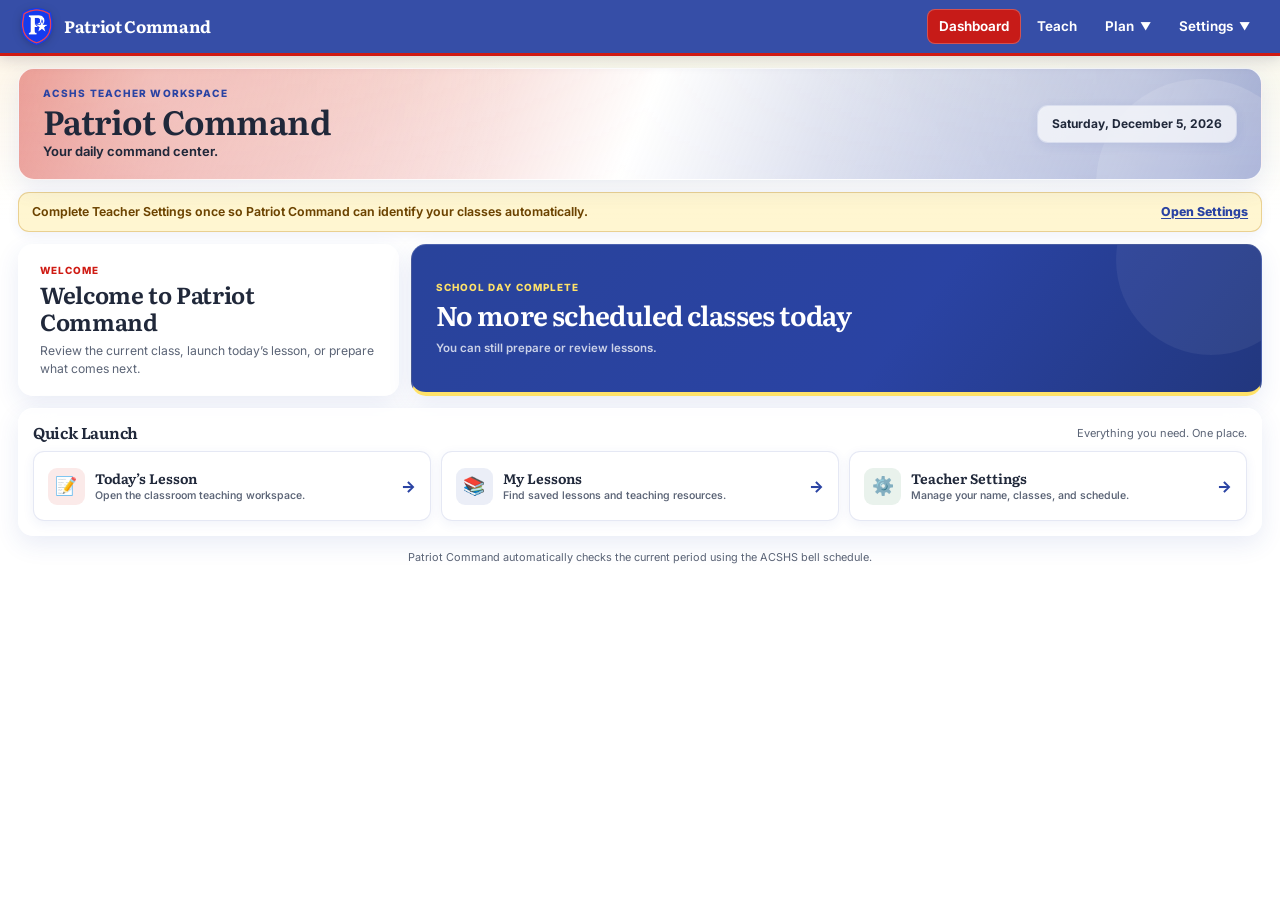
==== commit ad9e17e9: "Fix Dashboard schedule loading and compact layout" ====
--- a/index.html
+++ b/index.html
@@ -15,45 +15,33 @@
 
   <title>Dashboard | Patriot Command</title>
 
-  <!--
-  ==========================================
-  SHARED PATRIOT COMMAND STYLES
-  ==========================================
-  -->
-
   <link
     rel="stylesheet"
-    href="css/patriot-design-system.css?v=1"
+    href="css/patriot-design-system.css?v=2"
   >
 
   <link
     rel="stylesheet"
-    href="css/layout.css?v=1"
+    href="css/layout.css?v=2"
   >
-
-  <!--
-  ==========================================
-  DASHBOARD-SPECIFIC STYLES
-  ==========================================
-  -->
 
   <style>
     /*
-    ========================================
+    ==========================================
     DASHBOARD PAGE
-    ========================================
+    ==========================================
     */
 
     .dashboard-page {
       display: grid;
-      gap: var(--pc-section-gap);
-      padding-bottom: var(--pc-page-bottom-space);
+      gap: 12px;
+      padding-bottom: 28px;
     }
 
     /*
-    ========================================
-    HERO HEADER
-    ========================================
+    ==========================================
+    COMPACT DASHBOARD HEADER
+    ==========================================
     */
 
     .dashboard-hero {
@@ -63,27 +51,25 @@
         minmax(0, 1fr)
         auto;
       align-items: center;
-      gap: 24px;
-      min-height: 132px;
-      margin-top: var(--pc-page-top-space);
-      padding:
-        clamp(20px, 2vw, 30px)
-        clamp(20px, 2.5vw, 38px);
+      gap: 20px;
+      min-height: 98px;
+      margin-top: 12px;
+      padding: 17px 24px;
       overflow: hidden;
       background:
         linear-gradient(
           112deg,
-          rgba(207, 27, 19, 0.82) 0%,
-          rgba(255, 255, 255, 0.93) 48%,
-          rgba(42, 67, 163, 0.82) 100%
+          rgba(207, 27, 19, 0.52) 0%,
+          rgba(255, 255, 255, 0.92) 50%,
+          rgba(42, 67, 163, 0.5) 100%
         );
       border:
         1px solid
         rgba(255, 255, 255, 0.88);
-      border-radius:
-        var(--patriot-radius-large);
+      border-radius: 16px;
       box-shadow:
-        var(--patriot-shadow-medium);
+        0 8px 24px
+        rgba(42, 67, 163, 0.1);
       isolation: isolate;
     }
 
@@ -94,30 +80,27 @@
       z-index: -2;
       background:
         radial-gradient(
-          circle at 12% 20%,
-          rgba(255, 255, 255, 0.3),
-          transparent 34%
+          circle at 11% 10%,
+          rgba(255, 255, 255, 0.34),
+          transparent 32%
         ),
         radial-gradient(
-          circle at 88% 15%,
-          rgba(255, 255, 255, 0.24),
-          transparent 32%
+          circle at 90% 5%,
+          rgba(255, 255, 255, 0.26),
+          transparent 30%
         );
     }
 
     .dashboard-hero::after {
       content: "";
       position: absolute;
-      inset:
-        auto
-        -80px
-        -130px
-        auto;
+      right: -45px;
+      bottom: -110px;
       z-index: -1;
-      width: 300px;
-      height: 300px;
-      background:
-        rgba(255, 255, 255, 0.13);
+      width: 210px;
+      height: 210px;
+      background:
+        rgba(255, 255, 255, 0.12);
       border-radius: 50%;
     }
 
@@ -126,12 +109,12 @@
     }
 
     .dashboard-eyebrow {
-      margin: 0 0 4px;
+      margin: 0 0 2px;
       color: var(--patriot-blue);
-      font-size: 0.69rem;
+      font-size: 0.63rem;
       font-weight: 800;
       text-transform: uppercase;
-      letter-spacing: 0.12em;
+      letter-spacing: 0.11em;
     }
 
     .dashboard-title {
@@ -139,210 +122,49 @@
       color: var(--patriot-ink);
       font-size:
         clamp(
-          1.9rem,
-          3.2vw,
-          3rem
-        );
-      line-height: 1.08;
+          1.65rem,
+          2.6vw,
+          2.35rem
+        );
+      line-height: 1.06;
     }
 
     .dashboard-tagline {
-      margin: 7px 0 0;
+      margin: 4px 0 0;
       color: var(--patriot-text);
-      font-size:
-        clamp(
-          0.82rem,
-          1.2vw,
-          0.98rem
-        );
+      font-size: 0.81rem;
       font-weight: 650;
     }
 
     .dashboard-date-card {
-      min-width: 205px;
-      padding: 13px 17px;
+      min-width: 190px;
+      padding: 10px 14px;
       text-align: right;
       background:
-        rgba(255, 255, 255, 0.7);
+        rgba(255, 255, 255, 0.68);
       border:
         1px solid
-        rgba(255, 255, 255, 0.82);
-      border-radius:
-        var(--patriot-radius-medium);
+        rgba(255, 255, 255, 0.84);
+      border-radius: 11px;
       box-shadow:
-        var(--patriot-shadow-small);
-      backdrop-filter: blur(14px);
-      -webkit-backdrop-filter: blur(14px);
+        0 3px 12px
+        rgba(42, 67, 163, 0.08);
+      backdrop-filter: blur(12px);
+      -webkit-backdrop-filter: blur(12px);
     }
 
     #today-date {
       margin: 0;
       color: var(--patriot-text);
-      font-size: 0.78rem;
+      font-size: 0.75rem;
       font-weight: 700;
       line-height: 1.4;
     }
 
     /*
-    ========================================
-    GREETING AND CURRENT CLASS
-    ========================================
-    */
-
-    .dashboard-primary-grid {
-      display: grid;
-      grid-template-columns:
-        minmax(0, 0.82fr)
-        minmax(0, 1.65fr);
-      align-items: stretch;
-      gap: var(--pc-section-gap);
-    }
-
-    .greeting-panel,
-    .current-class {
-      min-width: 0;
-      margin: 0;
-      overflow: hidden;
-      border-radius:
-        var(--patriot-radius-large);
-      box-shadow:
-        var(--patriot-shadow-medium);
-    }
-
-    .greeting-panel {
-      display: flex;
-      flex-direction: column;
-      justify-content: center;
-      padding:
-        clamp(20px, 2vw, 30px);
-      background:
-        rgba(255, 255, 255, 0.77);
-      border:
-        1px solid
-        rgba(255, 255, 255, 0.88);
-      backdrop-filter: blur(18px);
-      -webkit-backdrop-filter: blur(18px);
-    }
-
-    .greeting-label {
-      margin: 0 0 5px;
-      color: var(--patriot-red);
-      font-size: 0.68rem;
-      font-weight: 800;
-      text-transform: uppercase;
-      letter-spacing: 0.1em;
-    }
-
-    #greeting-text {
-      margin: 0;
-      font-size:
-        clamp(
-          1.35rem,
-          2.2vw,
-          2rem
-        );
-      line-height: 1.18;
-    }
-
-    .greeting-description {
-      margin: 9px 0 0;
-      color: var(--patriot-muted);
-      font-size: 0.83rem;
-      line-height: 1.48;
-    }
-
-    .current-class {
-      position: relative;
-      display: grid;
-      align-content: center;
-      min-height: 190px;
-      padding:
-        clamp(22px, 2.5vw, 34px);
-      color: var(--patriot-white);
-      background:
-        linear-gradient(
-          128deg,
-          #203b89 0%,
-          var(--patriot-blue) 58%,
-          #172c6d 100%
-        );
-      border:
-        1px solid
-        rgba(255, 255, 255, 0.18);
-      border-bottom:
-        5px solid
-        var(--patriot-gold);
-    }
-
-    .current-class::after {
-      content: "";
-      position: absolute;
-      top: -80px;
-      right: -55px;
-      width: 230px;
-      height: 230px;
-      pointer-events: none;
-      background:
-        rgba(255, 255, 255, 0.06);
-      border-radius: 50%;
-    }
-
-    .status-label {
-      position: relative;
-      z-index: 1;
-      margin: 0 0 6px;
-      color: var(--patriot-gold);
-      font-size: 0.68rem;
-      font-weight: 800;
-      text-transform: uppercase;
-      letter-spacing: 0.11em;
-    }
-
-    #period-name {
-      position: relative;
-      z-index: 1;
-      color: var(--patriot-white);
-      font-family: var(--patriot-heading-font);
-      font-size:
-        clamp(
-          1.5rem,
-          2.7vw,
-          2.45rem
-        );
-      font-weight: 650;
-      line-height: 1.14;
-      letter-spacing: -0.025em;
-    }
-
-    #course-name {
-      position: relative;
-      z-index: 1;
-      margin-top: 4px;
-      color:
-        rgba(255, 255, 255, 0.9);
-      font-size:
-        clamp(
-          0.9rem,
-          1.45vw,
-          1.15rem
-        );
-      font-weight: 650;
-    }
-
-    #time-message {
-      position: relative;
-      z-index: 1;
-      margin-top: 12px;
-      color:
-        rgba(255, 255, 255, 0.76);
-      font-size: 0.78rem;
-      font-weight: 600;
-    }
-
-    /*
-    ========================================
+    ==========================================
     SETUP WARNING
-    ========================================
+    ==========================================
     */
 
     .setup-warning {
@@ -351,19 +173,19 @@
       justify-content: space-between;
       gap: 14px;
       margin: 0;
-      padding: 12px 15px;
+      padding: 10px 13px;
       color: #6c4300;
-      font-size: 0.81rem;
+      font-size: 0.77rem;
       font-weight: 650;
       background:
-        rgba(255, 226, 105, 0.34);
+        rgba(255, 226, 105, 0.3);
       border:
         1px solid
-        rgba(211, 168, 79, 0.52);
-      border-radius:
-        var(--patriot-radius-medium);
+        rgba(211, 168, 79, 0.48);
+      border-radius: 11px;
       box-shadow:
-        var(--patriot-shadow-small);
+        0 3px 12px
+        rgba(42, 67, 163, 0.07);
     }
 
     .setup-warning.show {
@@ -378,24 +200,185 @@
     }
 
     /*
-    ========================================
+    ==========================================
+    GREETING AND SCHEDULE
+    ==========================================
+    */
+
+    .dashboard-primary-grid {
+      display: grid;
+      grid-template-columns:
+        minmax(260px, 0.76fr)
+        minmax(0, 1.7fr);
+      align-items: stretch;
+      gap: 12px;
+    }
+
+    .greeting-panel,
+    .current-class {
+      min-width: 0;
+      margin: 0;
+      overflow: hidden;
+      border-radius: 15px;
+      box-shadow:
+        0 8px 24px
+        rgba(42, 67, 163, 0.1);
+    }
+
+    .greeting-panel {
+      display: flex;
+      flex-direction: column;
+      justify-content: center;
+      min-height: 134px;
+      padding: 18px 21px;
+      background:
+        rgba(255, 255, 255, 0.76);
+      border:
+        1px solid
+        rgba(255, 255, 255, 0.88);
+      backdrop-filter: blur(16px);
+      -webkit-backdrop-filter: blur(16px);
+    }
+
+    .greeting-label {
+      margin: 0 0 3px;
+      color: var(--patriot-red);
+      font-size: 0.62rem;
+      font-weight: 800;
+      text-transform: uppercase;
+      letter-spacing: 0.1em;
+    }
+
+    #greeting-text {
+      margin: 0;
+      font-size:
+        clamp(
+          1.2rem,
+          1.8vw,
+          1.65rem
+        );
+      line-height: 1.17;
+    }
+
+    .greeting-description {
+      margin: 7px 0 0;
+      color: var(--patriot-muted);
+      font-size: 0.76rem;
+      line-height: 1.45;
+    }
+
+    .current-class {
+      position: relative;
+      display: grid;
+      align-content: center;
+      min-height: 134px;
+      padding: 20px 24px;
+      color: var(--patriot-white);
+      background:
+        linear-gradient(
+          128deg,
+          #29439b 0%,
+          var(--patriot-blue) 58%,
+          #22377e 100%
+        );
+      border:
+        1px solid
+        rgba(255, 255, 255, 0.16);
+      border-bottom:
+        4px solid
+        var(--patriot-gold);
+    }
+
+    .current-class::after {
+      content: "";
+      position: absolute;
+      top: -80px;
+      right: -45px;
+      width: 190px;
+      height: 190px;
+      pointer-events: none;
+      background:
+        rgba(255, 255, 255, 0.06);
+      border-radius: 50%;
+    }
+
+    .status-label {
+      position: relative;
+      z-index: 1;
+      margin: 0 0 4px;
+      color: var(--patriot-gold);
+      font-size: 0.62rem;
+      font-weight: 800;
+      text-transform: uppercase;
+      letter-spacing: 0.11em;
+    }
+
+    #period-name {
+      position: relative;
+      z-index: 1;
+      color: var(--patriot-white);
+      font-family:
+        var(
+          --patriot-heading-font,
+          "Literata",
+          Georgia,
+          serif
+        );
+      font-size:
+        clamp(
+          1.35rem,
+          2.1vw,
+          1.95rem
+        );
+      font-weight: 650;
+      line-height: 1.14;
+      letter-spacing: -0.022em;
+    }
+
+    #course-name {
+      position: relative;
+      z-index: 1;
+      margin-top: 3px;
+      color:
+        rgba(255, 255, 255, 0.9);
+      font-size:
+        clamp(
+          0.82rem,
+          1.2vw,
+          1rem
+        );
+      font-weight: 650;
+    }
+
+    #time-message {
+      position: relative;
+      z-index: 1;
+      margin-top: 8px;
+      color:
+        rgba(255, 255, 255, 0.76);
+      font-size: 0.72rem;
+      font-weight: 600;
+    }
+
+    /*
+    ==========================================
     QUICK ACTIONS
-    ========================================
+    ==========================================
     */
 
     .dashboard-actions-panel {
-      padding: var(--pc-panel-padding);
+      padding: 14px;
       background:
         rgba(255, 255, 255, 0.72);
       border:
         1px solid
         rgba(255, 255, 255, 0.86);
-      border-radius:
-        var(--patriot-radius-large);
+      border-radius: 15px;
       box-shadow:
-        var(--patriot-shadow-medium);
-      backdrop-filter: blur(18px);
-      -webkit-backdrop-filter: blur(18px);
+        0 8px 24px
+        rgba(42, 67, 163, 0.1);
+      backdrop-filter: blur(16px);
+      -webkit-backdrop-filter: blur(16px);
     }
 
     .dashboard-section-heading {
@@ -403,18 +386,18 @@
       align-items: center;
       justify-content: space-between;
       gap: 14px;
-      margin-bottom: 12px;
+      margin-bottom: 9px;
     }
 
     .dashboard-section-heading h2 {
       margin: 0;
-      font-size: 1.08rem;
+      font-size: 0.98rem;
     }
 
     .dashboard-section-heading p {
       margin: 0;
       color: var(--patriot-muted);
-      font-size: 0.73rem;
+      font-size: 0.69rem;
     }
 
     .home-actions {
@@ -424,16 +407,16 @@
           3,
           minmax(0, 1fr)
         );
-      gap: var(--pc-card-gap);
+      gap: 10px;
     }
 
     .home-button {
       position: relative;
       display: flex;
       align-items: center;
-      gap: 11px;
-      min-height: 82px;
-      padding: 15px 17px;
+      gap: 10px;
+      min-height: 70px;
+      padding: 12px 14px;
       overflow: hidden;
       color: var(--patriot-ink);
       text-decoration: none;
@@ -441,28 +424,31 @@
         rgba(255, 255, 255, 0.86);
       border:
         1px solid
-        var(--patriot-line);
-      border-radius:
-        var(--patriot-radius-medium);
+        var(
+          --patriot-line,
+          rgba(42, 67, 163, 0.12)
+        );
+      border-radius: 11px;
       box-shadow:
-        var(--patriot-shadow-small);
+        0 3px 12px
+        rgba(42, 67, 163, 0.07);
       transition:
-        color var(--patriot-transition),
-        background var(--patriot-transition),
-        border-color var(--patriot-transition),
-        box-shadow var(--patriot-transition),
-        transform var(--patriot-transition);
+        color 180ms ease,
+        background 180ms ease,
+        border-color 180ms ease,
+        box-shadow 180ms ease,
+        transform 180ms ease;
     }
 
     .home-button::after {
       content: "→";
       margin-left: auto;
       color: var(--patriot-blue);
-      font-size: 1.05rem;
+      font-size: 0.98rem;
       font-weight: 800;
       transition:
-        color var(--patriot-transition),
-        transform var(--patriot-transition);
+        color 180ms ease,
+        transform 180ms ease;
     }
 
     .home-button:hover {
@@ -470,13 +456,9 @@
       background: var(--patriot-blue);
       border-color: var(--patriot-blue);
       box-shadow:
-        var(--patriot-shadow-hover);
-      transform: translateY(-2px);
-    }
-
-    .home-button:hover::after {
-      color: var(--patriot-gold);
-      transform: translateX(3px);
+        0 8px 20px
+        rgba(42, 67, 163, 0.16);
+      transform: translateY(-1px);
     }
 
     .home-button.primary:hover {
@@ -487,6 +469,11 @@
     .home-button.settings:hover {
       background: #2f6f4b;
       border-color: #2f6f4b;
+    }
+
+    .home-button:hover::after {
+      color: var(--patriot-gold);
+      transform: translateX(2px);
     }
 
     .home-button-icon {
@@ -494,19 +481,18 @@
       align-items: center;
       justify-content: center;
       flex: 0 0 auto;
-      width: 42px;
-      height: 42px;
-      font-size: 1.3rem;
-      background:
-        var(--patriot-blue-soft);
-      border-radius:
-        var(--patriot-radius-small);
+      width: 37px;
+      height: 37px;
+      font-size: 1.12rem;
+      background:
+        rgba(42, 67, 163, 0.09);
+      border-radius: 9px;
     }
 
     .home-button.primary
     .home-button-icon {
       background:
-        var(--patriot-red-soft);
+        rgba(207, 27, 19, 0.09);
     }
 
     .home-button.settings
@@ -529,43 +515,48 @@
 
     .home-button-title {
       font-family:
-        var(--patriot-heading-font);
-      font-size: 0.94rem;
+        var(
+          --patriot-heading-font,
+          "Literata",
+          Georgia,
+          serif
+        );
+      font-size: 0.86rem;
       font-weight: 650;
       line-height: 1.2;
     }
 
     .home-button-description {
       color: var(--patriot-muted);
-      font-size: 0.7rem;
+      font-size: 0.66rem;
       font-weight: 550;
-      line-height: 1.35;
+      line-height: 1.32;
     }
 
     .home-button:hover
     .home-button-description {
       color:
-        rgba(255, 255, 255, 0.74);
+        rgba(255, 255, 255, 0.76);
     }
 
     /*
-    ========================================
+    ==========================================
     FOOTNOTE
-    ========================================
+    ==========================================
     */
 
     .dashboard-note {
       margin: 0;
-      padding: 0 4px;
+      padding: 1px 4px 0;
       color: var(--patriot-muted);
-      font-size: 0.72rem;
+      font-size: 0.68rem;
       text-align: center;
     }
 
     /*
-    ========================================
+    ==========================================
     RESPONSIVE
-    ========================================
+    ==========================================
     */
 
     @media (max-width: 900px) {
@@ -574,10 +565,6 @@
           minmax(0, 1fr);
       }
 
-      .greeting-panel {
-        min-height: 140px;
-      }
-
       .home-actions {
         grid-template-columns:
           minmax(0, 1fr);
@@ -588,6 +575,7 @@
       .dashboard-hero {
         grid-template-columns:
           minmax(0, 1fr);
+        gap: 10px;
         min-height: 0;
       }
 
@@ -608,23 +596,23 @@
       .greeting-panel,
       .current-class,
       .dashboard-actions-panel {
-        border-radius:
-          var(--patriot-radius-medium);
-      }
-
-      .current-class {
-        min-height: 170px;
+        border-radius: 12px;
+      }
+
+      .current-class,
+      .greeting-panel {
+        min-height: 122px;
       }
 
       .dashboard-section-heading {
         align-items: flex-start;
         flex-direction: column;
-        gap: 3px;
+        gap: 2px;
       }
 
       .home-button {
-        min-height: 76px;
-        padding: 13px;
+        min-height: 66px;
+        padding: 11px 12px;
       }
     }
   </style>
@@ -632,12 +620,6 @@
 
 <body class="patriot-page-dashboard">
   <main class="dashboard-page">
-    <!--
-    ========================================
-    DASHBOARD HERO
-    ========================================
-    -->
-
     <header class="dashboard-hero">
       <div class="dashboard-hero-copy">
         <p class="dashboard-eyebrow">
@@ -659,12 +641,6 @@
         </p>
       </div>
     </header>
-
-    <!--
-    ========================================
-    SETUP NOTICE
-    ========================================
-    -->
 
     <div
       id="setup-warning"
@@ -680,12 +656,6 @@
         Open Settings
       </a>
     </div>
-
-    <!--
-    ========================================
-    GREETING AND SCHEDULE
-    ========================================
-    -->
 
     <section class="dashboard-primary-grid">
       <div class="greeting-panel">
@@ -723,12 +693,6 @@
         <div id="time-message"></div>
       </section>
     </section>
-
-    <!--
-    ========================================
-    QUICK ACTIONS
-    ========================================
-    -->
 
     <section class="dashboard-actions-panel">
       <div class="dashboard-section-heading">
@@ -816,19 +780,7 @@
     </p>
   </main>
 
-  <!--
-  ==========================================
-  DATA
-  ==========================================
-  -->
-
-  <script src="data/schedules.js"></script>
-
-  <!--
-  ==========================================
-  DASHBOARD LOGIC
-  ==========================================
-  -->
+  <script src="data/schedules.js?v=2"></script>
 
   <script>
     (function () {
@@ -846,6 +798,34 @@
         "8th Period": "8th Period"
       };
 
+      /*
+      ========================================
+      SCHEDULE ACCESS
+      ========================================
+
+      schedules.js declares bellSchedule with
+      const, so it should be referenced directly
+      instead of through window.bellSchedule.
+      */
+
+      function getBellSchedule() {
+        if (
+          typeof bellSchedule !==
+          "undefined" &&
+          Array.isArray(bellSchedule)
+        ) {
+          return bellSchedule;
+        }
+
+        return [];
+      }
+
+      /*
+      ========================================
+      TEACHER PROFILE
+      ========================================
+      */
+
       function readTeacherProfile() {
         const savedProfile =
           localStorage.getItem(
@@ -914,6 +894,12 @@
           );
       }
 
+      /*
+      ========================================
+      TIME HELPERS
+      ========================================
+      */
+
       function timeToDate(timeText) {
         const [hours, minutes] =
           timeText
@@ -987,16 +973,14 @@
         );
       }
 
+      /*
+      ========================================
+      SCHEDULE HELPERS
+      ========================================
+      */
+
       function getInstructionalPeriods() {
-        if (
-          !Array.isArray(
-            window.bellSchedule
-          )
-        ) {
-          return [];
-        }
-
-        return window.bellSchedule.filter(
+        return getBellSchedule().filter(
           period =>
             Object.prototype
               .hasOwnProperty
@@ -1008,15 +992,7 @@
       }
 
       function findCurrentPeriod(now) {
-        if (
-          !Array.isArray(
-            window.bellSchedule
-          )
-        ) {
-          return null;
-        }
-
-        return window.bellSchedule.find(
+        return getBellSchedule().find(
           period => {
             const start =
               timeToDate(
@@ -1094,6 +1070,12 @@
           "Refresh the page or check data/schedules.js.";
       }
 
+      /*
+      ========================================
+      DASHBOARD UPDATE
+      ========================================
+      */
+
       function updateCurrentClass() {
         const now =
           new Date();
@@ -1101,23 +1083,19 @@
         const profile =
           readTeacherProfile();
 
+        const schedule =
+          getBellSchedule();
+
         updateGreeting(profile);
 
-        const setupWarning =
-          document.getElementById(
-            "setup-warning"
-          );
-
-        setupWarning.classList.toggle(
+        document.getElementById(
+          "setup-warning"
+        ).classList.toggle(
           "show",
           !profile
         );
 
-        if (
-          !Array.isArray(
-            window.bellSchedule
-          )
-        ) {
+        if (schedule.length === 0) {
           showScheduleUnavailable();
           return;
         }
@@ -1284,12 +1262,6 @@
     })();
   </script>
 
-  <!--
-  ==========================================
-  SHARED NAVIGATION
-  ==========================================
-  -->
-
-  <script src="js/navigation.js?v=2"></script>
+  <script src="js/navigation.js?v=3"></script>
 </body>
 </html>
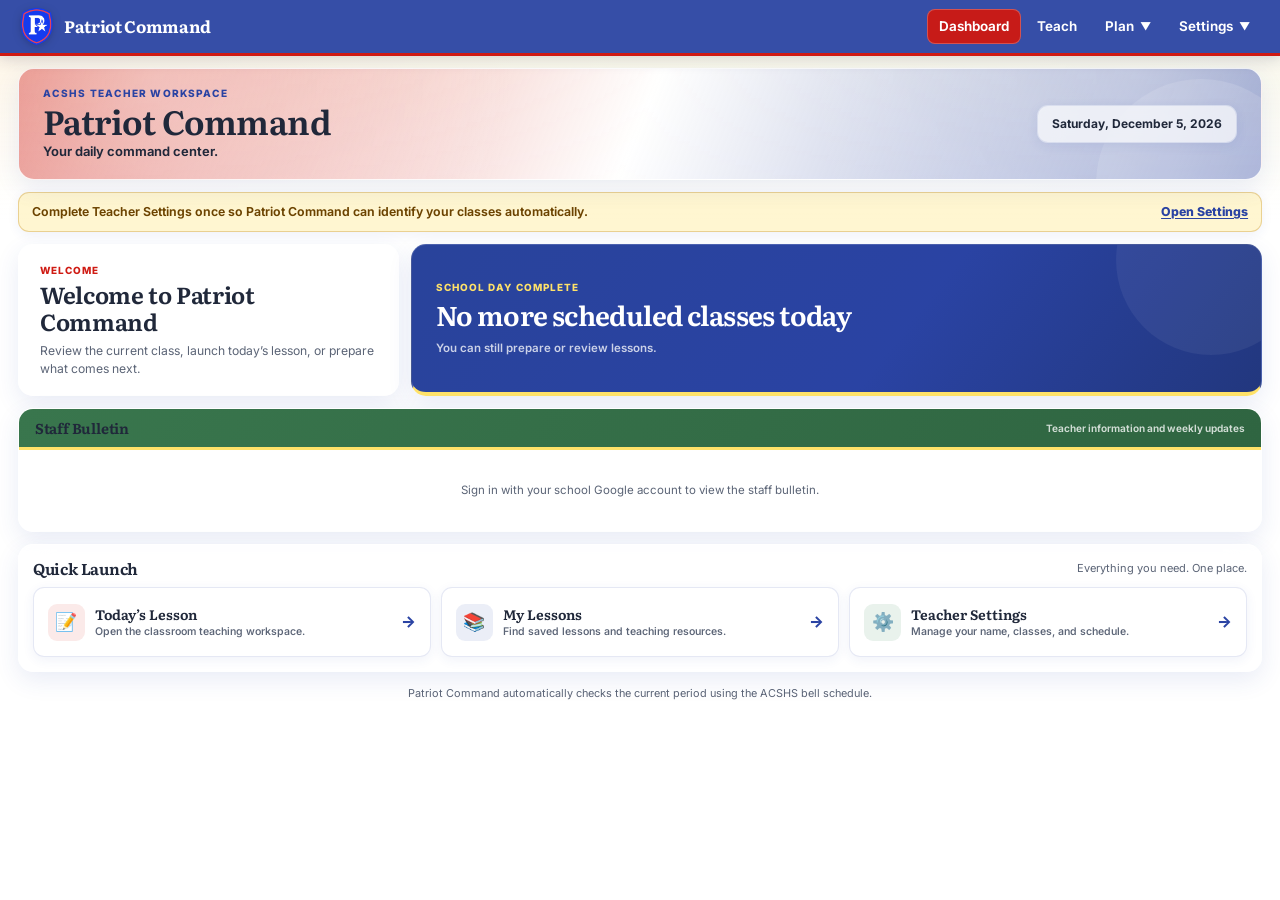
==== commit b4f89602: "Dashboard: add staff bulletin and Google auth support" ====
--- a/index.html
+++ b/index.html
@@ -14,7 +14,15 @@
   >
 
   <title>Dashboard | Patriot Command</title>
-
+  <link
+  rel="icon"
+  type="image/png"
+  href="Assets/Icons/Patriot%20Command%20micro.png"
+>
+
+  <link rel="icon" type="image/png"
+      href="Assets/Icons/Patriot%20Command%20micro.png">
+  
   <link
     rel="stylesheet"
     href="css/patriot-design-system.css?v=2"
@@ -539,6 +547,190 @@
         rgba(255, 255, 255, 0.76);
     }
 
+/*
+==========================================
+STAFF BULLETIN
+==========================================
+*/
+
+.staff-bulletin-section {
+  overflow: hidden;
+  background:
+    rgba(
+      255,
+      255,
+      255,
+      0.8
+    );
+  border:
+    1px solid
+    rgba(
+      255,
+      255,
+      255,
+      0.9
+    );
+  border-radius: 15px;
+  box-shadow:
+    0 8px 24px
+    rgba(
+      42,
+      67,
+      163,
+      0.1
+    );
+  backdrop-filter:
+    blur(16px);
+  -webkit-backdrop-filter:
+    blur(16px);
+}
+
+.staff-bulletin-section[hidden] {
+  display: none;
+}
+
+.staff-bulletin-banner {
+  display: flex;
+  align-items: center;
+  justify-content: space-between;
+  gap: 14px;
+  padding:
+    10px
+    16px;
+  color:
+    #ffffff;
+  background:
+    linear-gradient(
+      120deg,
+      #39764d,
+      #2f6541
+    );
+  border-bottom:
+    3px solid
+    var(--patriot-gold);
+}
+
+.staff-bulletin-banner-title {
+  margin: 0;
+  font-family:
+    var(
+      --patriot-heading-font,
+      "Literata",
+      Georgia,
+      serif
+    );
+  font-size: 0.9rem;
+}
+
+.staff-bulletin-banner-note {
+  color:
+    rgba(
+      255,
+      255,
+      255,
+      0.78
+    );
+  font-size: 0.63rem;
+  font-weight: 650;
+}
+
+.staff-bulletin {
+  padding:
+    16px
+    18px;
+}
+
+.staff-bulletin-heading {
+  display: flex;
+  align-items: center;
+  gap: 11px;
+}
+
+.staff-bulletin-icon {
+  display: inline-flex;
+  align-items: center;
+  justify-content: center;
+  flex:
+    0
+    0
+    auto;
+  width: 39px;
+  height: 39px;
+  font-size: 1.14rem;
+  background:
+    rgba(
+      57,
+      118,
+      77,
+      0.11
+    );
+  border-radius: 10px;
+}
+
+.staff-bulletin-label {
+  margin:
+    0
+    0
+    2px;
+  color: #39764d;
+  font-size: 0.57rem;
+  font-weight: 850;
+  text-transform: uppercase;
+  letter-spacing: 0.1em;
+}
+
+.staff-bulletin-title {
+  margin: 0;
+  color:
+    var(--patriot-ink);
+  font-family:
+    var(
+      --patriot-heading-font,
+      "Literata",
+      Georgia,
+      serif
+    );
+  font-size:
+    clamp(
+      1rem,
+      1.5vw,
+      1.25rem
+    );
+  line-height: 1.2;
+}
+
+.staff-bulletin-message {
+  margin-top: 12px;
+  color:
+    var(--patriot-text);
+  font-size: 0.77rem;
+  font-weight: 560;
+  line-height: 1.58;
+  white-space: pre-line;
+  overflow-wrap: anywhere;
+}
+
+.staff-bulletin-updated {
+  margin:
+    11px
+    0
+    0;
+  color:
+    var(--patriot-muted);
+  font-size: 0.61rem;
+  font-weight: 650;
+}
+
+.staff-bulletin-status {
+  padding:
+    16px
+    18px;
+  color:
+    var(--patriot-muted);
+  font-size: 0.72rem;
+  text-align: center;
+}
+    
     /*
     ==========================================
     FOOTNOTE
@@ -694,6 +886,32 @@
       </section>
     </section>
 
+<section
+  id="staff-bulletin-section"
+  class="staff-bulletin-section"
+  aria-label="Staff bulletin"
+>
+  <div class="staff-bulletin-banner">
+    <h2 class="staff-bulletin-banner-title">
+      Staff Bulletin
+    </h2>
+
+    <span class="staff-bulletin-banner-note">
+      Teacher information and weekly updates
+    </span>
+  </div>
+
+  <div
+    id="staff-bulletin"
+    class="staff-bulletin"
+    aria-live="polite"
+  >
+    <div class="staff-bulletin-status">
+      Loading the latest staff bulletin...
+    </div>
+  </div>
+</section>
+    
     <section class="dashboard-actions-panel">
       <div class="dashboard-section-heading">
         <h2>
@@ -1262,6 +1480,18 @@
     })();
   </script>
 
-  <script src="js/navigation.js?v=3"></script>
+<script src="config/google-config.js?v=1"></script>
+
+<script
+  src="https://accounts.google.com/gsi/client"
+  async
+  defer
+></script>
+
+<script src="js/google-auth.js?v=3"></script>
+
+<script src="js/dashboard-bulletin.js?v=1"></script>
+
+<script src="js/navigation.js?v=3"></script>
 </body>
 </html>
--- a/css/patriot-design-system.css
+++ b/css/patriot-design-system.css
@@ -920,11 +920,19 @@
 
 body.patriot-page-teach
 .teach-header {
-  min-height: 92px;
-  margin-top: 12px;
-  padding: 15px 20px;
-  background:
-    rgba(255, 255, 255, 0.64);
+  min-height: 74px;
+  margin-top: 10px;
+  padding: 11px 17px;
+
+  background:
+    linear-gradient(
+      110deg,
+      #cf1b13 0%,
+      #e95a53 18%,
+      rgba(255, 255, 255, 0.97) 54%,
+      rgba(255, 252, 233, 0.96) 76%,
+      rgba(42, 67, 163, 0.28) 100%
+    );
 }
 
 body.patriot-page-teach
@@ -992,19 +1000,33 @@
 
 body.patriot-page-teach
 .lesson-flow-section {
-  padding: 12px 14px;
+  padding:
+    9px
+    12px
+    9px
+    16px;
 }
 
 body.patriot-page-teach
 .lesson-flow-heading {
-  font-size: 0.9rem;
+  font-size: 0.75rem;
 }
 
 body.patriot-page-teach
 .lesson-text,
 body.patriot-page-teach
 .profile-description {
-  font-size: 0.84rem;
+  margin: 0;
+  padding: 0;
+
+  font-size: 0.72rem;
+  line-height: 1.4;
+
+  text-align: left;
+  text-indent: 0;
+
+  overflow-wrap: break-word;
+  word-break: normal;
 }
 
 /*
--- a/css/layout.css
+++ b/css/layout.css
@@ -695,6 +695,12 @@
 }
 
 body.patriot-page-teach
+.lesson-flow-panel
+.command-panel-body {
+  padding: 0;
+}
+
+body.patriot-page-teach
 .lesson-workspace {
   position: relative;
   display: flex;
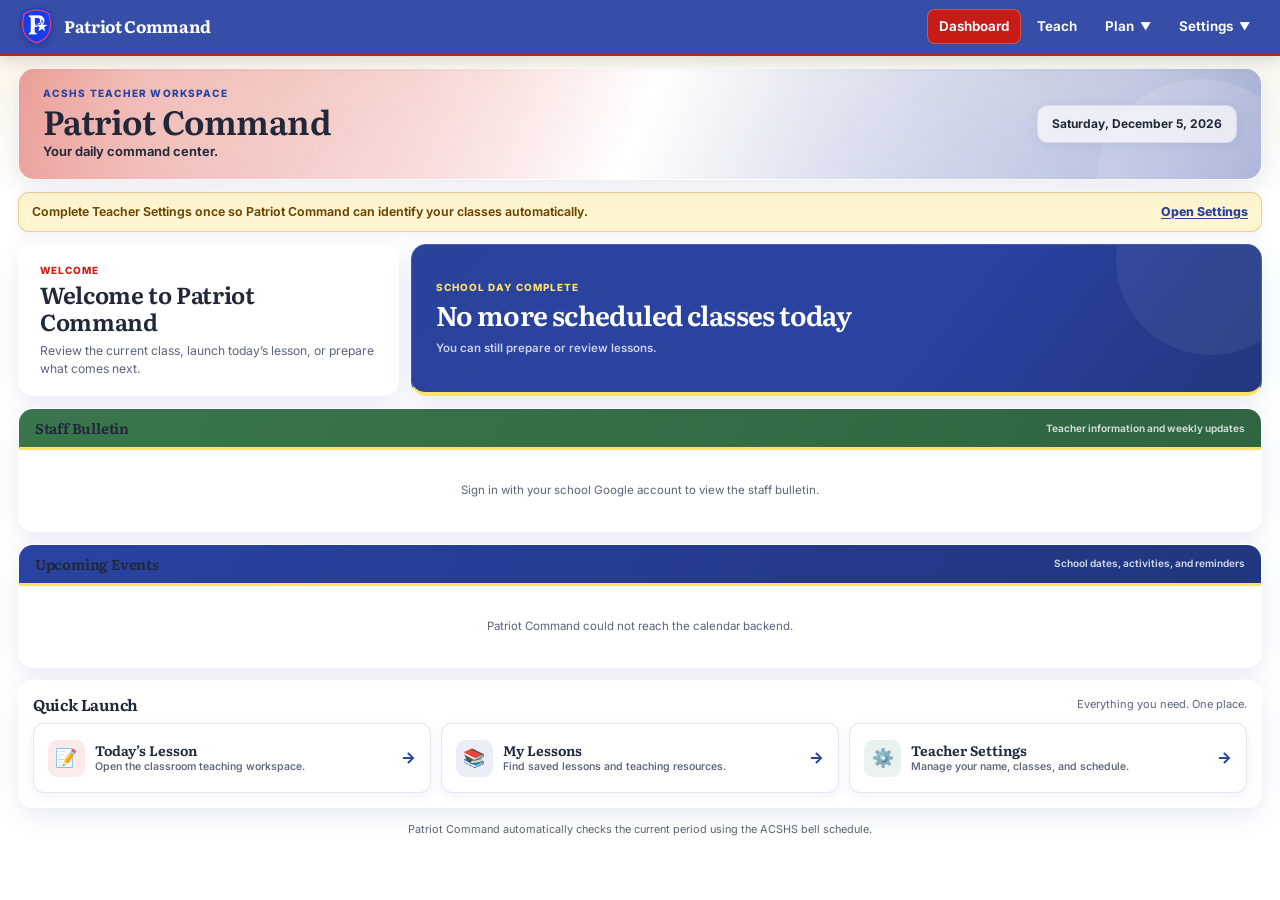
==== commit 78a4f7e0: "Display upcoming events on Dashboard" ====
--- a/index.html
+++ b/index.html
@@ -730,6 +730,303 @@
   font-size: 0.72rem;
   text-align: center;
 }
+
+/*
+==========================================
+UPCOMING EVENTS
+==========================================
+*/
+
+.dashboard-calendar-section {
+  overflow: hidden;
+  background:
+    rgba(
+      255,
+      255,
+      255,
+      0.8
+    );
+  border:
+    1px solid
+    rgba(
+      255,
+      255,
+      255,
+      0.9
+    );
+  border-radius: 15px;
+  box-shadow:
+    0 8px 24px
+    rgba(
+      42,
+      67,
+      163,
+      0.1
+    );
+  backdrop-filter:
+    blur(16px);
+  -webkit-backdrop-filter:
+    blur(16px);
+}
+
+.dashboard-calendar-banner {
+  display: flex;
+  align-items: center;
+  justify-content: space-between;
+  gap: 14px;
+  padding:
+    10px
+    16px;
+  color: #ffffff;
+  background:
+    linear-gradient(
+      120deg,
+      #2a43a3,
+      #20367f
+    );
+  border-bottom:
+    3px solid
+    var(--patriot-gold);
+}
+
+.dashboard-calendar-banner-title {
+  margin: 0;
+  font-family:
+    var(
+      --patriot-heading-font,
+      "Literata",
+      Georgia,
+      serif
+    );
+  font-size: 0.9rem;
+}
+
+.dashboard-calendar-banner-note {
+  color:
+    rgba(
+      255,
+      255,
+      255,
+      0.78
+    );
+  font-size: 0.63rem;
+  font-weight: 650;
+}
+
+.dashboard-calendar {
+  display: grid;
+  grid-template-columns:
+    repeat(
+      2,
+      minmax(
+        0,
+        1fr
+      )
+    );
+  gap: 9px;
+  padding:
+    14px;
+}
+
+.dashboard-calendar-event {
+  display: grid;
+  grid-template-columns:
+    82px
+    minmax(
+      0,
+      1fr
+    );
+  gap: 11px;
+  padding:
+    11px;
+  background:
+    rgba(
+      255,
+      255,
+      255,
+      0.92
+    );
+  border:
+    1px solid
+    rgba(
+      42,
+      67,
+      163,
+      0.12
+    );
+  border-left:
+    4px solid
+    var(--patriot-blue);
+  border-radius: 10px;
+  box-shadow:
+    0 3px 10px
+    rgba(
+      42,
+      67,
+      163,
+      0.055
+    );
+}
+
+.dashboard-calendar-event.today {
+  border-left-color:
+    var(--patriot-red);
+  background:
+    rgba(
+      255,
+      252,
+      233,
+      0.96
+    );
+}
+
+.dashboard-calendar-date {
+  display: flex;
+  align-items: flex-start;
+}
+
+.dashboard-calendar-date-label {
+  display: inline-flex;
+  align-items: center;
+  justify-content: center;
+  width: 100%;
+  min-height: 28px;
+  padding:
+    5px
+    7px;
+  color:
+    var(--patriot-blue);
+  font-size: 0.62rem;
+  font-weight: 850;
+  text-align: center;
+  background:
+    rgba(
+      42,
+      67,
+      163,
+      0.09
+    );
+  border-radius: 8px;
+}
+
+.dashboard-calendar-event.today
+.dashboard-calendar-date-label {
+  color:
+    var(--patriot-red);
+  background:
+    rgba(
+      207,
+      27,
+      19,
+      0.09
+    );
+}
+
+.dashboard-calendar-event-heading {
+  display: flex;
+  align-items: flex-start;
+  gap: 8px;
+}
+
+.dashboard-calendar-event-icon {
+  flex:
+    0
+    0
+    auto;
+  font-size: 0.95rem;
+}
+
+.dashboard-calendar-event-title {
+  margin: 0;
+  color:
+    var(--patriot-ink);
+  font-size: 0.74rem;
+  line-height: 1.3;
+}
+
+.dashboard-calendar-event-category {
+  display: block;
+  margin-top: 2px;
+  color:
+    var(--patriot-muted);
+  font-size: 0.55rem;
+  font-weight: 750;
+  text-transform: uppercase;
+  letter-spacing: 0.06em;
+}
+
+.dashboard-calendar-event-details {
+  margin:
+    7px
+    0
+    0;
+  color:
+    var(--patriot-text);
+  font-size: 0.65rem;
+  line-height: 1.42;
+}
+
+.dashboard-calendar-event-meta {
+  display: flex;
+  flex-wrap: wrap;
+  gap:
+    4px
+    10px;
+  margin-top: 7px;
+  color:
+    var(--patriot-muted);
+  font-size: 0.58rem;
+  font-weight: 650;
+}
+
+.dashboard-calendar-status {
+  grid-column:
+    1
+    /
+    -1;
+  padding:
+    18px;
+  color:
+    var(--patriot-muted);
+  font-size: 0.72rem;
+  text-align: center;
+}
+
+@media (
+  max-width: 800px
+) {
+  .dashboard-calendar {
+    grid-template-columns:
+      minmax(
+        0,
+        1fr
+      );
+  }
+}
+
+@media (
+  max-width: 520px
+) {
+  .dashboard-calendar-banner {
+    align-items:
+      flex-start;
+    flex-direction:
+      column;
+    gap: 3px;
+  }
+
+  .dashboard-calendar-event {
+    grid-template-columns:
+      minmax(
+        0,
+        1fr
+      );
+  }
+
+  .dashboard-calendar-date-label {
+    width: auto;
+  }
+}
     
     /*
     ==========================================
@@ -911,7 +1208,32 @@
     </div>
   </div>
 </section>
-    
+
+    <section
+      class="dashboard-calendar-section"
+      aria-label="Upcoming school events"
+    >
+      <div class="dashboard-calendar-banner">
+        <h2 class="dashboard-calendar-banner-title">
+          Upcoming Events
+        </h2>
+
+        <span class="dashboard-calendar-banner-note">
+          School dates, activities, and reminders
+        </span>
+      </div>
+
+      <div
+        id="dashboard-calendar"
+        class="dashboard-calendar"
+        aria-live="polite"
+      >
+        <div class="dashboard-calendar-status">
+          Loading upcoming events...
+        </div>
+      </div>
+    </section>
+
     <section class="dashboard-actions-panel">
       <div class="dashboard-section-heading">
         <h2>
@@ -1492,6 +1814,8 @@
 
 <script src="js/dashboard-bulletin.js?v=1"></script>
 
+<script src="js/dashboard-calendar.js?v=1"></script>
+
 <script src="js/navigation.js?v=3"></script>
 </body>
 </html>
